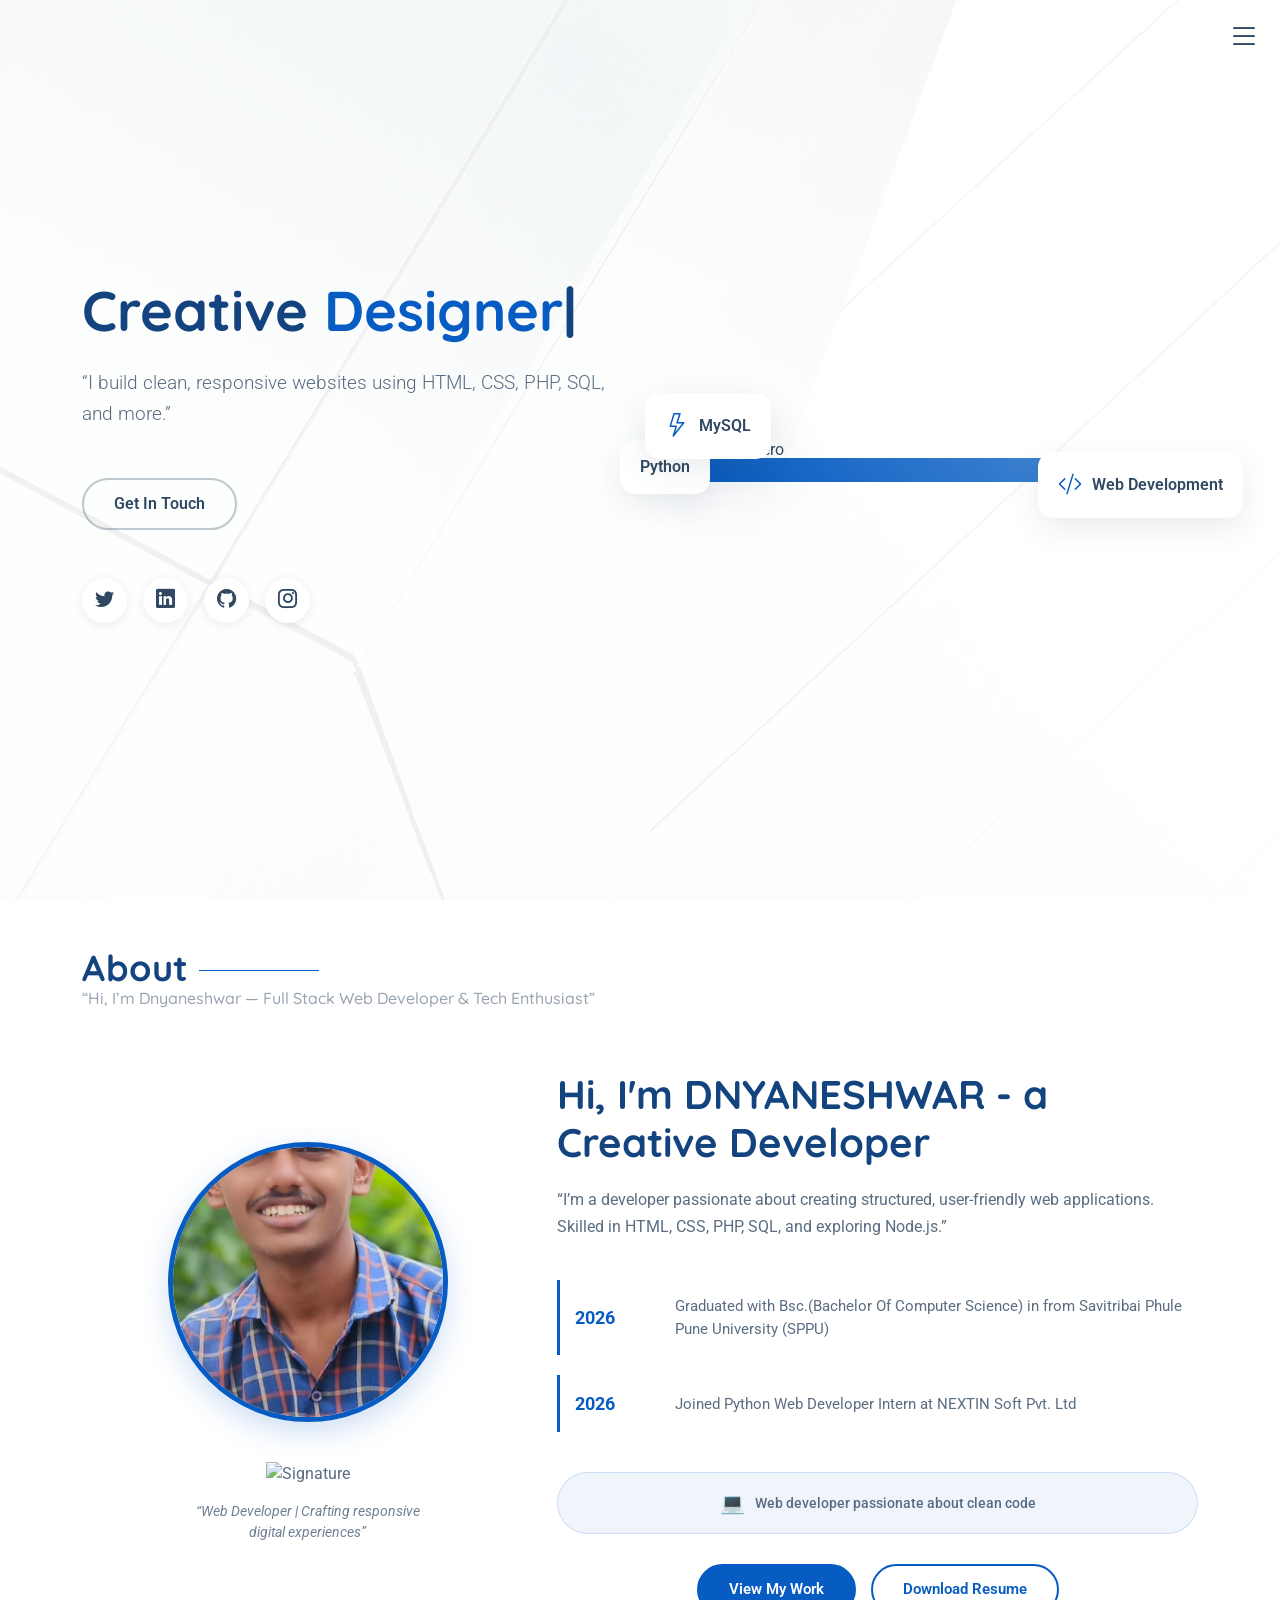
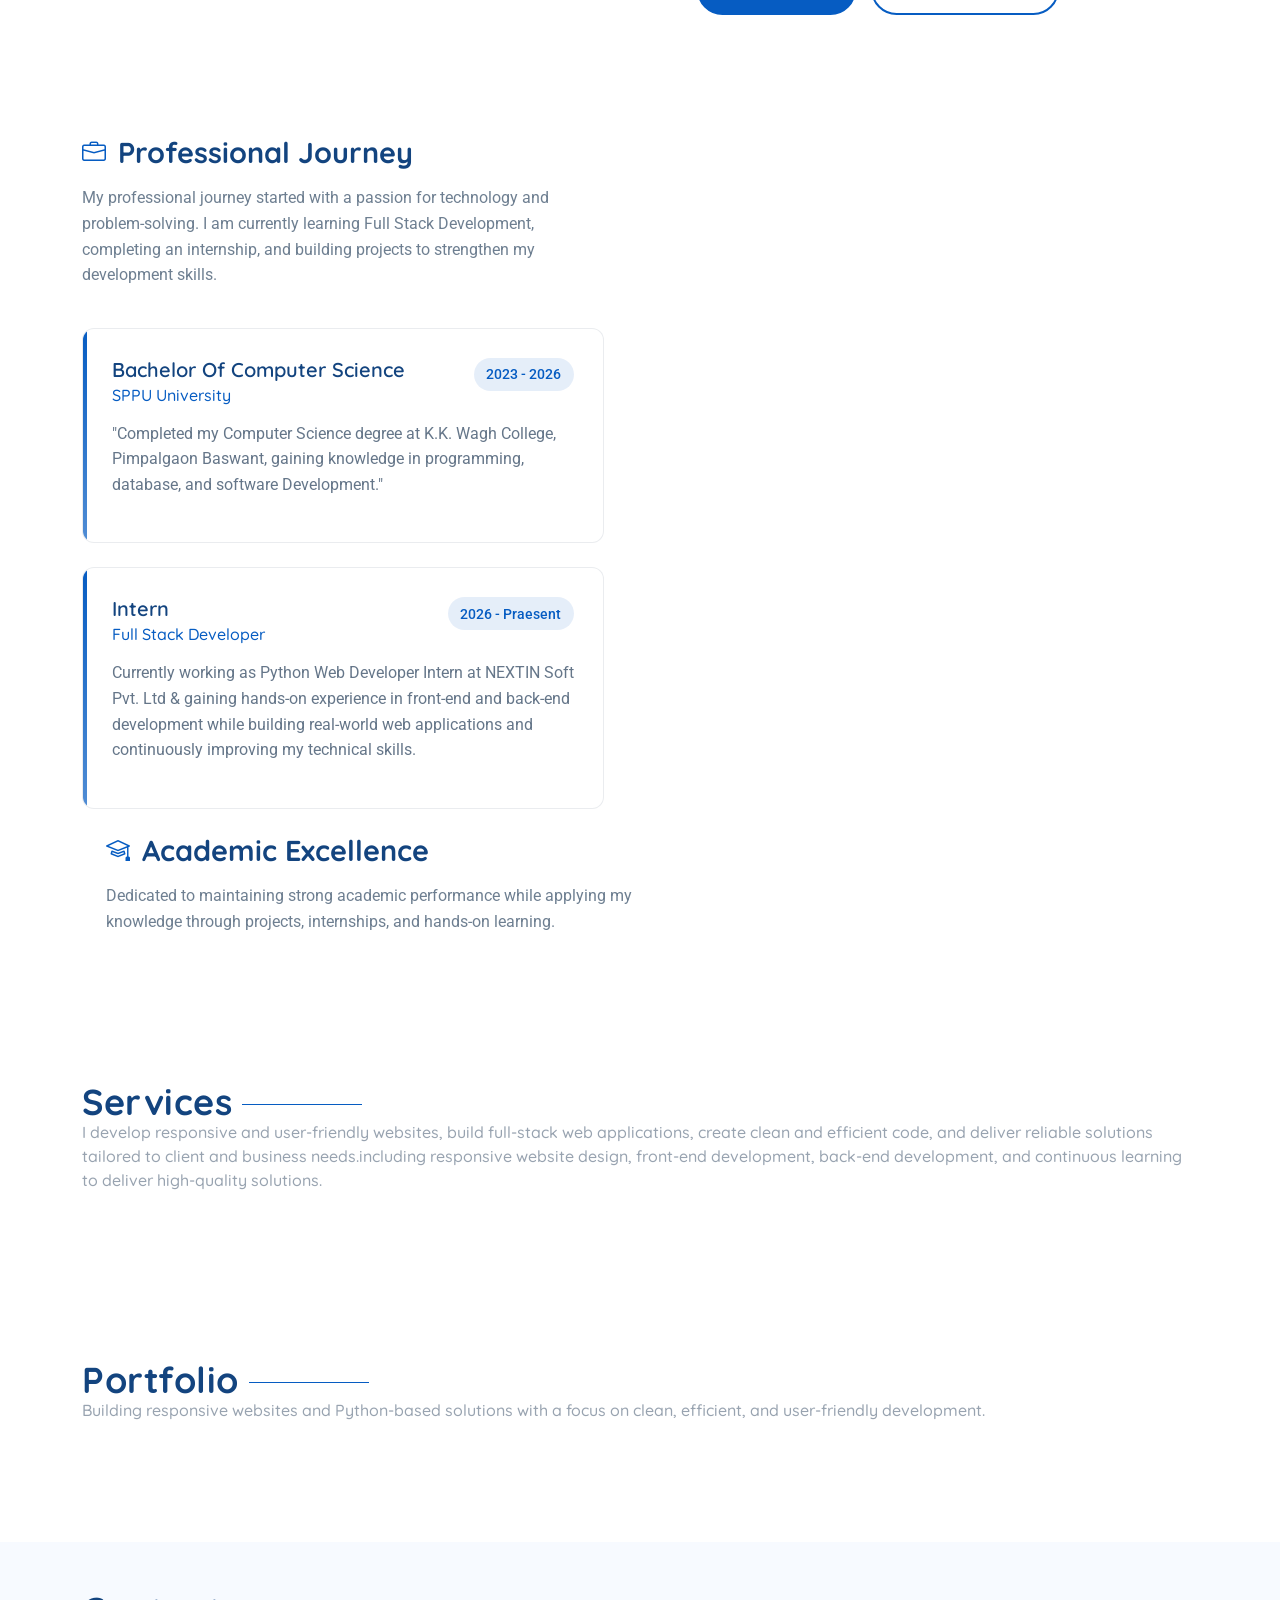
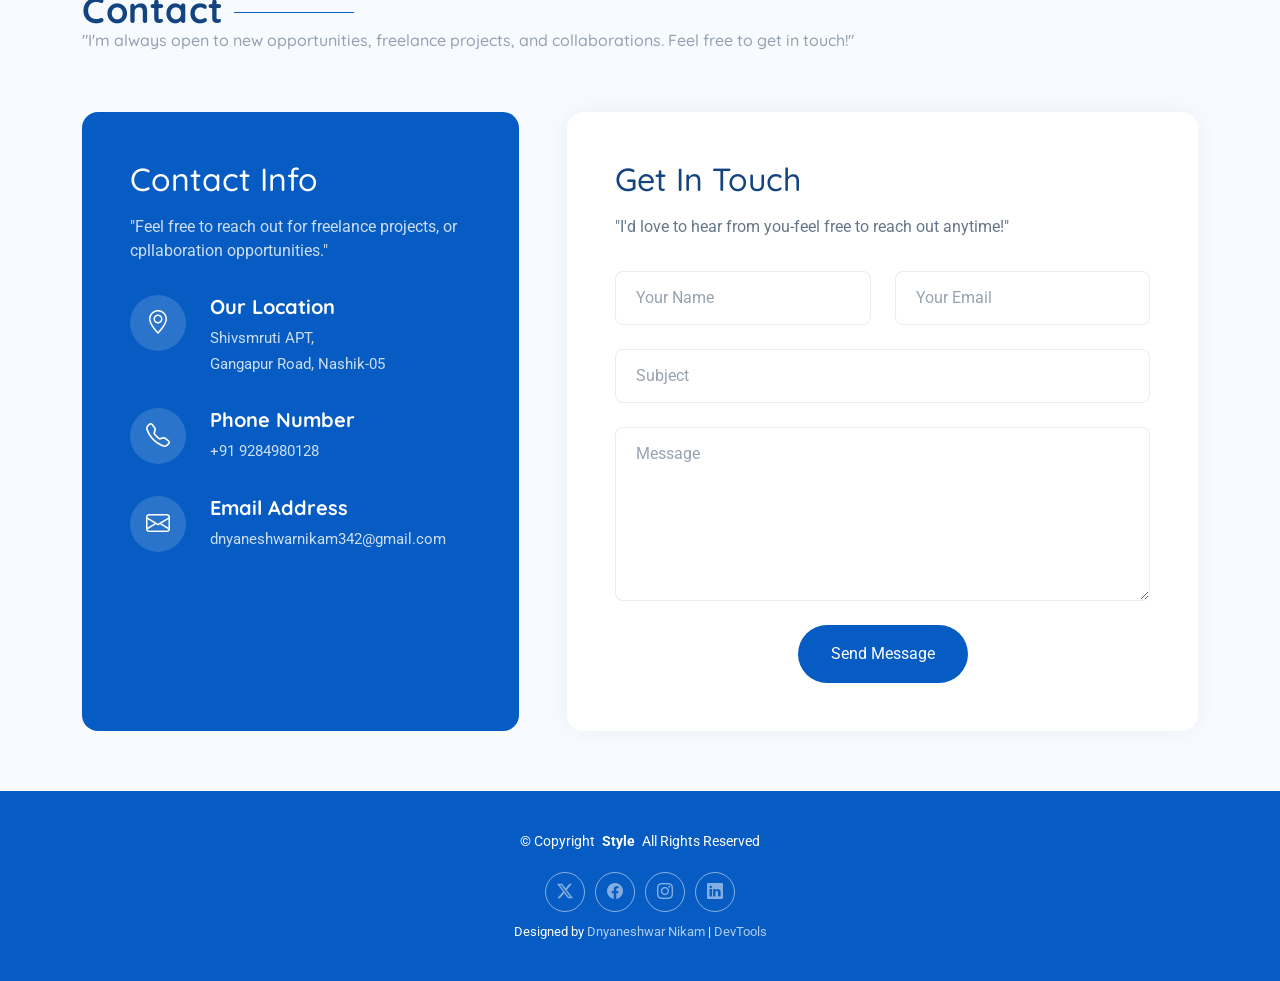
==== index.html @ d654df71 "Update index.html" ====
<!DOCTYPE html>
<html lang="en">

<head>
  <meta charset="utf-8">
  <meta content="width=device-width, initial-scale=1.0" name="viewport">
  <title>Index - Style Bootstrap Template</title>
  <meta name="description" content="">
  <meta name="keywords" content="">

  <!-- Favicons -->
  <link href="assets/img/favicon.png" rel="icon">
  <link href="assets/img/apple-touch-icon.png" rel="apple-touch-icon">

  <!-- Fonts -->
  <link href="https://fonts.googleapis.com" rel="preconnect">
  <link href="https://fonts.gstatic.com" rel="preconnect" crossorigin>
  <link href="https://fonts.googleapis.com/css2?family=Roboto:ital,wght@0,100;0,300;0,400;0,500;0,700;0,900;1,100;1,300;1,400;1,500;1,700;1,900&family=Open+Sans:ital,wght@0,300;0,400;0,500;0,600;0,700;0,800;1,300;1,400;1,500;1,600;1,700;1,800&family=Quicksand:wght@300;400;500;600;700&display=swap" rel="stylesheet">

  <!-- Vendor CSS Files -->
  <link href="assets/vendor/bootstrap/css/bootstrap.min.css" rel="stylesheet">
  <link href="assets/vendor/bootstrap-icons/bootstrap-icons.css" rel="stylesheet">
  <link href="assets/vendor/aos/aos.css" rel="stylesheet">
  <link href="assets/vendor/glightbox/css/glightbox.min.css" rel="stylesheet">
  <link href="assets/vendor/swiper/swiper-bundle.min.css" rel="stylesheet">

  <!-- Main CSS File -->
  <link href="assets/css/main.css" rel="stylesheet">

  <!-- =======================================================
  * Template Name: Style
  * Template URL: https://bootstrapmade.com/style-bootstrap-portfolio-template/
  * Updated: Jul 02 2025 with Bootstrap v5.3.7
  * Author: BootstrapMade.com
  * License: https://bootstrapmade.com/license/
  ======================================================== -->
</head>

<body class="index-page">

  <header id="header" class="header d-flex align-items-center fixed-top">
    <div class="container-fluid position-relative d-flex align-items-center justify-content-between">

      <a href="index.html" class="logo d-flex align-items-center">
        <!-- Uncomment the line below if you also wish to use an image logo -->
        <!-- <img src="assets/img/logo.webp" alt=""> -->
        <!-- Uncomment the line below if you also wish to use an text logo -->
        <!-- <h1 class="sitename">Style</h1>  -->
      </a>

      <nav id="navmenu" class="navmenu">

        <div class="profile-img">
          <img src="" alt="" class="img-fluid rounded-circle">
        </div>

        <a href="index.html" class="logo d-flex align-items-center justify-content-center active">
          <!-- Uncomment the line below if you also wish to use an image logo -->
          <!-- <img src="assets/img/logo.webp" alt=""> -->
          <h1 class="sitename">Dnyaneshwar Nikam</h1>
        </a>

        <div class="social-links text-center">
          <a href="#" class="twitter"><i class="bi bi-twitter-x"></i></a>
          <a href="#" class="facebook"><i class="bi bi-facebook"></i></a>
          <a href="https://instagram.com/dnyanu_nikam__18/" class="instagram"><i class="bi bi-instagram"></i></a>
          <a href="#" class="google-plus"><i class="bi bi-skype"></i></a>
          <a href="https://www.linkedin.com/in/dnyaneshwarnikam18" class="linkedin"><i class="bi bi-linkedin"></i></a>
        </div>

        <ul>
          <li><a href="#hero">Home</a></li>
          <li><a href="#about">About</a></li>
          <li><a href="#resume">Resume</a></li>
          <li><a href="#portfolio">Portfolio</a></li>
          <li><a href="#services">Services</a></li>
          <li class="dropdown"><a href="#"><span>Dropdown</span> <i class="bi bi-chevron-down toggle-dropdown"></i></a>
            <ul>
              <li><a href="#">Dropdown 1</a></li>
              <li class="dropdown"><a href="#"><span>Deep Dropdown</span> <i class="bi bi-chevron-down toggle-dropdown"></i></a>
                <ul>
                  <li><a href="#">Deep Dropdown 1</a></li>
                  <li><a href="#">Deep Dropdown 2</a></li>
                  <li><a href="#">Deep Dropdown 3</a></li>
                  <li><a href="#">Deep Dropdown 4</a></li>
                  <li><a href="#">Deep Dropdown 5</a></li>
                </ul>
              </li>
              <li><a href="#">Dropdown 2</a></li>
              <li><a href="#">Dropdown 3</a></li>
              <li><a href="#">Dropdown 4</a></li>
            </ul>
          </li>
          <li><a href="#contact">Contact</a></li>
        </ul>
        <i class="mobile-nav-toggle d-xl-none bi bi-list"></i>
      </nav>

    </div>
  </header>

  <main class="main">

    <!-- Hero Section -->
    <section id="hero" class="hero section">

      <div class="container">
        <div class="row g-0 align-items-center">

          <div class="col-lg-6 hero-content" data-aos="fade-right" data-aos-delay="100">
            <div class="content-wrapper">
              <h1 class="hero-title">Creative <span class="typed" data-typed-items="Designer, Developer, Freelancer,"></span></h1>
              <p class="lead"> “I build clean, responsive websites using HTML, CSS, PHP, SQL, and more.”</p>

              <!-- <div class="hero-stats" data-aos="fade-up" data-aos-delay="200">
                <div class="stat-item">
                  <span class="purecounter" data-purecounter-start="0" data-purecounter-end="150" data-purecounter-duration="2">0</span>
                  <span class="stat-label">Projects Completed</span>
                </div>
                <div class="stat-item">
                  <span class="purecounter" data-purecounter-start="0" data-purecounter-end="5" data-purecounter-duration="2">0</span>
                  <span class="stat-label">Years Experience</span>
                </div>
                <div class="stat-item">
                  <span class="purecounter" data-purecounter-start="0" data-purecounter-end="98" data-purecounter-duration="2">0</span>
                  <span class="stat-label">Happy Clients</span>
                </div>
              </div> -->

              <div class="hero-actions" data-aos="fade-up" data-aos-delay="300">
                <!-- <a href="#portfolio" class="btn btn-primary">View My Work</a> -->
                <a href="#contact" class="btn btn-outline">Get In Touch</a>
              </div>

              <div class="social-links" data-aos="fade-up" data-aos-delay="400">
                <a href="#"><i class="bi bi-twitter"></i></a>
                <a href="https://www.linkedin.com/in/dnyaneshwarnikam18"><i class="bi bi-linkedin"></i></a>
                <a href="#"><i class="bi bi-github"></i></a>
                <a href="https://instagram.com/dnyanu_nikam__18"><i class="bi bi-instagram"></i></a>
              </div>
            </div>
          </div>

          <div class="col-lg-6 hero-image" data-aos="fade-left" data-aos-delay="200">
            <div class="image-container">
              <div class="floating-elements">
                <div class="floating-card card-1" data-aos="zoom-in" data-aos-delay="300">
                  <!-- <i class="bi bi-palette"></i> -->
                  <span>Python</span>
                </div>
                <div class="floating-card card-2" data-aos="zoom-in" data-aos-delay="400">
                  <i class="bi bi-code-slash"></i>
                  <span> Web Development</span>
                </div>
                <div class="floating-card card-3" data-aos="zoom-in" data-aos-delay="500">
                  <i class="bi bi-lightning"></i>
                  <span>MySQL</span>
                </div>
              </div>
              <img src="assets/img/WhatsApp Image 2026-07-31 at 4.49.30 PM.jpeg" alt="Portfolio Hero" class="img-fluid hero-main-image">
              <div class="image-overlay"></div>
            </div>
          </div>

        </div>
      </div>

    </section><!-- /Hero Section -->

    <!-- About Section -->
    <section id="about" class="about section">

      <!-- Section Title -->
      <div class="container section-title">
        <h2>About</h2>
        <p>“Hi, I’m Dnyaneshwar — Full Stack Web Developer & Tech Enthusiast”</p>
      </div><!-- End Section Title -->

      <div class="container" data-aos="fade-up" data-aos-delay="100">

        <div class="row align-items-center">

          <div class="col-lg-5" data-aos="fade-right" data-aos-delay="200">
            <div class="profile-image-wrapper">
              <div class="profile-image">
                <img src="assets/img/WhatsApp Image 2026-07-31 at 4.59.57 PM.jpeg" alt="Profile" class="img-fluid">
              </div>
              <div class="signature-section">
                <img src="assets/img/Copilot_20260731_175813.png" alt="Signature" class="signature">
                <p class="quote">“Web Developer | Crafting responsive digital experiences”</p>
              </div>
            </div>
          </div>

          <div class="col-lg-7" data-aos="fade-left" data-aos-delay="300">
            <div class="about-content">
              <div class="intro">
                <h2>Hi, I'm DNYANESHWAR - a Creative Developer</h2>
                <p>“I’m a developer passionate about creating structured, user‑friendly web applications. Skilled in HTML, CSS, PHP, SQL, and exploring Node.js.”</p>
              </div>

              <!-- <div class="skills-grid">
                <div class="skill-item" data-aos="zoom-in" data-aos-delay="400">
                  <div class="skill-icon">
                    <i class="bi bi-palette"></i>
                  </div>
                  <h4>UI/UX Design</h4>
                  <p></p>
                </div>
                <div class="skill-item" data-aos="zoom-in" data-aos-delay="450">
                  <div class="skill-icon">
                    <i class="bi bi-code-slash"></i>
                  </div>
                  <h4>Frontend Dev</h4>
                  <p></p>
                </div>
                 <div class="skill-item" data-aos="zoom-in" data-aos-delay="500">
                  <div class="skill-icon">
                    <i class="bi bi-camera"></i>
                  </div>
                  <h4>Photography</h4>
                  <p>Vestibulum ac diam sit amet quam vehicula elementum</p>
                </div>
              </div> -->

              <div class="journey-timeline" data-aos="fade-up" data-aos-delay="300">
                <div class="timeline-item">
                  <div class="year">2026</div>
                  <div class="description">Graduated with Bsc.(Bachelor Of Computer Science) in from Savitribai Phule Pune University (SPPU)</div>
                </div>
                <div class="timeline-item">
                  <div class="year">2026</div>
                  <div class="description">Joined Python Web Developer Intern at NEXTIN Soft Pvt. Ltd</div>
                </div>
                <!-- <div class="timeline-item">
                  <div class="year">2023</div>
                  <div class="description">Launched freelance career specializing in creative web solutions</div>
                </div> -->
              </div>

              <div class="cta-section" data-aos="fade-up" data-aos-delay="400">
                <div class="fun-fact">
                  <span class="emoji">💻</span>
                  <span class="text">Web developer passionate about clean code</span>
                </div>
                <div class="action-buttons">
                  <a href="#portfolio" class="btn btn-primary">View My Work</a>
                  <a href="assets/img/resume.pdf" class="btn btn-outline">Download Resume</a>
                </div>
              </div>

            </div>
          </div>

        </div>

      </div>

    </section><!-- /About Section -->

    <!-- Skills Section -->
    <!-- <section id="skills" class="skills section">

      <div class="container" data-aos="fade-up" data-aos-delay="100">

        <div class="row">
          <div class="col-lg-8">
            <div class="skills-grid">
              <div class="row g-4">
                <div class="col-md-6" data-aos="flip-left" data-aos-delay="200">
                  <div class="skill-card">
                    <div class="skill-header">
                      <i class="bi bi-code-slash"></i>
                      <h3>Frontend Development</h3>
                    </div>
                    <div class="skills-animation">
                      <div class="skill-item">
                        <div class="skill-info">
                          <span class="skill-name">HTML/CSS</span>
                          <span class="skill-percentage">95%</span>
                        </div>
                        <div class="skill-bar progress">
                          <div class="progress-bar" role="progressbar" aria-valuenow="95" aria-valuemin="0" aria-valuemax="100"></div>
                        </div>
                      </div>

                      <div class="skill-item">
                        <div class="skill-info">
                          <span class="skill-name">JavaScript</span>
                          <span class="skill-percentage">88%</span>
                        </div>
                        <div class="skill-bar progress">
                          <div class="progress-bar" role="progressbar" aria-valuenow="88" aria-valuemin="0" aria-valuemax="100"></div>
                        </div>
                      </div>

                      <div class="skill-item">
                        <div class="skill-info">
                          <span class="skill-name">Vue.js</span>
                          <span class="skill-percentage">82%</span>
                        </div>
                        <div class="skill-bar progress">
                          <div class="progress-bar" role="progressbar" aria-valuenow="82" aria-valuemin="0" aria-valuemax="100"></div>
                        </div>
                      </div>
                    </div> -->
                  <!-- </div>End Frontend Card -->
                <!-- </div> -->

                <!-- <div class="col-md-6" data-aos="flip-left" data-aos-delay="300">
                  <div class="skill-card">
                    <div class="skill-header">
                      <i class="bi bi-server"></i>
                      <h3>Backend Development</h3>
                    </div>
                    <div class="skills-animation">
                      <div class="skill-item">
                        <div class="skill-info">
                          <span class="skill-name">PHP</span>
                          <span class="skill-percentage">78%</span>
                        </div>
                        <div class="skill-bar progress">
                          <div class="progress-bar" role="progressbar" aria-valuenow="78" aria-valuemin="0" aria-valuemax="100"></div>
                        </div>
                      </div>

                      <div class="skill-item">
                        <div class="skill-info">
                          <span class="skill-name">Laravel</span>
                          <span class="skill-percentage">75%</span>
                        </div>
                        <div class="skill-bar progress">
                          <div class="progress-bar" role="progressbar" aria-valuenow="75" aria-valuemin="0" aria-valuemax="100"></div>
                        </div>
                      </div>

                      <div class="skill-item">
                        <div class="skill-info">
                          <span class="skill-name">MySQL</span>
                          <span class="skill-percentage">72%</span>
                        </div>
                        <div class="skill-bar progress">
                          <div class="progress-bar" role="progressbar" aria-valuenow="72" aria-valuemin="0" aria-valuemax="100"></div>
                        </div>
                      </div>
                    </div> -->
                  <!-- </div>End Backend Card -->
                <!-- </div> -->

                <!-- <div class="col-md-6" data-aos="flip-left" data-aos-delay="400">
                  <div class="skill-card">
                    <div class="skill-header">
                      <i class="bi bi-palette"></i>
                      <h3>Design &amp; Tools</h3>
                    </div>
                    <div class="skills-animation">
                      <div class="skill-item">
                        <div class="skill-info">
                          <span class="skill-name">Figma</span>
                          <span class="skill-percentage">85%</span>
                        </div>
                        <div class="skill-bar progress">
                          <div class="progress-bar" role="progressbar" aria-valuenow="85" aria-valuemin="0" aria-valuemax="100"></div>
                        </div>
                      </div>

                      <div class="skill-item">
                        <div class="skill-info">
                          <span class="skill-name">Photoshop</span>
                          <span class="skill-percentage">70%</span>
                        </div>
                        <div class="skill-bar progress">
                          <div class="progress-bar" role="progressbar" aria-valuenow="70" aria-valuemin="0" aria-valuemax="100"></div>
                        </div>
                      </div>

                      <div class="skill-item">
                        <div class="skill-info">
                          <span class="skill-name">Illustrator</span>
                          <span class="skill-percentage">68%</span>
                        </div>
                        <div class="skill-bar progress">
                          <div class="progress-bar" role="progressbar" aria-valuenow="68" aria-valuemin="0" aria-valuemax="100"></div>
                        </div>
                      </div>
                    </div> -->
                  <!-- </div>End Design Card -->
                <!-- </div> -->

                <!-- <div class="col-md-6" data-aos="flip-left" data-aos-delay="500">
                  <div class="skill-card">
                    <div class="skill-header">
                      <i class="bi bi-cloud"></i>
                      <h3>Cloud &amp; DevOps</h3>
                    </div>
                    <div class="skills-animation">
                      <div class="skill-item">
                        <div class="skill-info">
                          <span class="skill-name">AWS</span>
                          <span class="skill-percentage">76%</span>
                        </div>
                        <div class="skill-bar progress">
                          <div class="progress-bar" role="progressbar" aria-valuenow="76" aria-valuemin="0" aria-valuemax="100"></div>
                        </div>
                      </div>

                      <div class="skill-item">
                        <div class="skill-info">
                          <span class="skill-name">Docker</span>
                          <span class="skill-percentage">73%</span>
                        </div>
                        <div class="skill-bar progress">
                          <div class="progress-bar" role="progressbar" aria-valuenow="73" aria-valuemin="0" aria-valuemax="100"></div>
                        </div>
                      </div>

                      <div class="skill-item">
                        <div class="skill-info">
                          <span class="skill-name">Git</span>
                          <span class="skill-percentage">90%</span>
                        </div>
                        <div class="skill-bar progress">
                          <div class="progress-bar" role="progressbar" aria-valuenow="90" aria-valuemin="0" aria-valuemax="100"></div>
                        </div>
                      </div>
                    </div> -->
                  <!-- </div>End DevOps Card -->
                <!-- </div> -->
              <!-- </div> -->
            <!-- </div>End Skills Grid -->
          <!-- </div> -->

          <!-- <div class="col-lg-4">
            <div class="skills-summary" data-aos="fade-left" data-aos-delay="200">
              <h3>Professional Expertise</h3>
              <p>Lorem ipsum dolor sit amet, consectetur adipiscing elit. Sed do eiusmod tempor incididunt ut labore et dolore magna aliqua. Ut enim ad minim veniam.</p>

              <div class="summary-stats">
                <div class="stat-item" data-aos="zoom-in" data-aos-delay="300">
                  <div class="stat-circle">
                    <i class="bi bi-trophy"></i>
                  </div>
                  <div class="stat-info">
                    <span class="stat-number">5+</span>
                    <span class="stat-label">Years Experience</span>
                  </div>
                </div>

                <div class="stat-item" data-aos="zoom-in" data-aos-delay="400">
                  <div class="stat-circle">
                    <i class="bi bi-diagram-3"></i>
                  </div>
                  <div class="stat-info">
                    <span class="stat-number">50+</span>
                    <span class="stat-label">Projects Completed</span>
                  </div>
                </div>

                <div class="stat-item" data-aos="zoom-in" data-aos-delay="500">
                  <div class="stat-circle">
                    <i class="bi bi-people"></i>
                  </div>
                  <div class="stat-info">
                    <span class="stat-number">30+</span>
                    <span class="stat-label">Happy Clients</span>
                  </div>
                </div>
              </div>

              <div class="skills-badges" data-aos="fade-up" data-aos-delay="600">
                <h4>Certifications</h4>
                <div class="badge-list">
                  <div class="skill-badge">AWS Certified</div>
                  <div class="skill-badge">Laravel Expert</div>
                  <div class="skill-badge">Vue.js Developer</div>
                  <div class="skill-badge">UI/UX Design</div>
                </div>
              </div> -->
            <!-- </div>End Skills Summary -->
          <!-- </div> -->
        <!-- </div> -->

      <!-- </div> -->

    <!-- </section>End Skills Section -->

    <!-- Resume Section -->
    <section id="resume" class="resume section">

      <!-- Section Title -->
      <!-- <div class="container section-title">
        <h2>Resume</h2> -->
        <!-- <p>"view my resume to Learn more about my education, skills, Projects, and experience."</p> -->
      <!-- </div>End Section Title -->

      <div class="container" data-aos="fade-up" data-aos-delay="100">

        <div class="row">
          <div class="col-lg-6" data-aos="fade-right" data-aos-delay="200">
            <div class="experience-section">
              <div class="section-header">
                <h2><i class="bi bi-briefcase"></i> Professional Journey</h2>
                <p class="section-subtitle">My professional journey started with a passion for technology and problem-solving. I am currently learning Full Stack Development, completing an internship, and building projects to strengthen my development skills.</p>
              </div>

              <div class="experience-cards">
                <div class="experience-card" data-aos="zoom-in" data-aos-delay="300">
                  <div class="card-header">
                    <div class="role-info">
                      <h3>Bachelor Of Computer Science</h3>
                      <h4>SPPU University</h4>
                    </div>
                    <span class="duration">2023 - 2026</span>
                  </div>
                  <div class="card-body">
                    <p>"Completed my Computer Science degree at K.K. Wagh College, Pimpalgaon Baswant, gaining knowledge in programming, database, and software Development."</p>
                    <!-- <ul class="achievements">
                      <li>Managed cross-functional teams of 15+ professionals</li>
                      <li>Implemented agile methodologies resulting in 40% efficiency gain</li>
                      <li>Led digital transformation initiatives worth $2M+</li>
                    </ul> -->
                  </div>
                </div>

                <div class="experience-card" data-aos="zoom-in" data-aos-delay="400">
                  <div class="card-header">
                    <div class="role-info">
                      <h3>Intern</h3>
                      <h4>Full Stack Developer</h4>
                    </div>
                    <span class="duration">2026 - Praesent</span>
                  </div>
                  <div class="card-body">
                    <p>Currently working as Python Web Developer Intern at NEXTIN Soft Pvt. Ltd & gaining hands-on experience in front-end and back-end development while building real-world web applications and continuously improving my technical skills.</p>
                  </div>
                </div>

                <!-- <div class="experience-card" data-aos="zoom-in" data-aos-delay="500">
                  <div class="card-header">
                    <div class="role-info">
                      <h3>Product Development Specialist</h3>
                      <h4>Adipiscing Technologies</h4>
                    </div>
                    <span class="duration">2015 - 2018</span>
                  </div>
                  <div class="card-body">
                    <p>Nam quam nunc blandit vel luctus pulvinar hendrerit id lorem maecenas nec odio et ante tincidunt tempus donec vitae sapien ut.</p>
                  </div> -->
                </div>
              </div>
            </div>
          </div>

          <div class="col-lg-6" data-aos="fade-left" data-aos-delay="200">
            <div class="education-section">
              <div class="section-header">
                <h2><i class="bi bi-mortarboard"></i> Academic Excellence</h2>
                <p class="section-subtitle">Dedicated to maintaining strong academic performance while applying my knowledge through projects, internships, and hands-on learning.</p>
              </div>

              <!-- <div class="education-timeline">
                <div class="timeline-track"></div>

                <div class="education-item" data-aos="slide-up" data-aos-delay="300">
                  <div class="timeline-marker"></div>
                  <div class="education-content">
                    <div class="degree-header">
                      <h3>Master of Computer Science</h3>
                      <span class="year">2015 - 2017</span>
                    </div>
                    <h4 class="institution">Tempus University</h4>
                    <p>Cum sociis natoque penatibus et magnis dis parturient montes nascetur ridiculus mus donec quam felis ultricies nec.</p>
                  </div>
                </div>

                <div class="education-item" data-aos="slide-up" data-aos-delay="400">
                  <div class="timeline-marker"></div>
                  <div class="education-content">
                    <div class="degree-header">
                      <h3>Bachelor of Information Technology</h3>
                      <span class="year">2011 - 2015</span>
                    </div>
                    <h4 class="institution">Rhoncus Institute of Technology</h4>
                    <p>Nullam dictum felis eu pede mollis pretium integer tincidunt cras dapibus vivamus elementum semper nisi aenean vulputate.</p>
                  </div>
                </div>

                <div class="education-item" data-aos="slide-up" data-aos-delay="500">
                  <div class="timeline-marker"></div>
                  <div class="education-content">
                    <div class="degree-header">
                      <h3>Certificate in Digital Innovation</h3>
                      <span class="year">2020</span>
                    </div>
                    <h4 class="institution">Ligula Academy</h4>
                    <p>Etiam sit amet orci eget eros faucibus tincidunt duis leo sed fringilla mauris sit amet nibh donec sodales sagittis magna.</p>
                  </div> -->
                </div>
              </div>
            </div>
          </div>
        </div>

      </div>

    </section><!-- /Resume Section -->

    <!-- Services Section -->
    <section id="services" class="services section">

      <!-- Section Title -->
      <div class="container section-title">
        <h2>Services</h2>
        <p>I develop responsive and user-friendly websites, build full-stack web applications, create clean and efficient code, and deliver reliable solutions tailored to client and business needs.including responsive website design, front-end development, back-end development, and continuous learning to deliver high-quality solutions.</p>
      </div><!-- End Section Title -->

      <!-- <div class="container" data-aos="fade-up" data-aos-delay="100">

        <div class="row g-4"> -->

          <!-- Card 1 -->
          <!-- <div class="col-lg-4 col-md-6" data-aos="fade-up" data-aos-delay="100">
            <div class="service-item">
              <div class="icon">
                <i class="bi bi-stack"></i>
              </div>
              <h3>Digital Solutions</h3>
              <p>Sed ut perspiciatis unde omnis iste natus error sit voluptatem accusantium doloremque laudantium totam rem aperiam eaque ipsa.</p>
              <div class="card-links">
                <a href="#" class="link-item">
                  Learn More
                  <i class="bi bi-arrow-right"></i>
                </a>
              </div>
            </div> -->
          <!-- </div>     <!-- End Service Item -->

          <!-- Card 2 -->
          <!-- <div class="col-lg-4 col-md-6" data-aos="fade-up" data-aos-delay="200">
            <div class="service-item">
              <div class="icon">
                <i class="bi bi-shield-check"></i>
              </div>
              <h3>Secure Systems</h3>
              <p>Duis aute irure dolor in reprehenderit in voluptate velit esse cillum dolore eu fugiat nulla pariatur excepteur sint occaecat cupidatat.</p>
              <div class="card-links">
                <a href="#" class="link-item">
                  Learn More
                  <i class="bi bi-arrow-right"></i>
                </a>
              </div>
            </div> -->
          <!-- </div>      <!--End Service Item -->

          <!-- Card 3 -->
          <!-- <div class="col-lg-4 col-md-6" data-aos="fade-up" data-aos-delay="300">
            <div class="service-item">
              <div class="icon">
                <i class="bi bi-graph-up"></i>
              </div>
              <h3>Growth Strategy</h3>
              <p>Quis autem vel eum iure reprehenderit qui in ea voluptate velit esse quam nihil molestiae consequatur vel illum qui dolorem.</p>
              <div class="card-links">
                <a href="#" class="link-item">
                  Learn More
                  <i class="bi bi-arrow-right"></i>
                </a>
              </div>
            </div> -->
          <!-- </div>End Service Item -->

          <!-- Card 4 -->
          <!-- <div class="col-lg-4 col-md-6" data-aos="fade-up" data-aos-delay="100">
            <div class="service-item">
              <div class="icon">
                <i class="bi bi-cpu"></i>
              </div>
              <h3>AI Integration</h3>
              <p>Nemo enim ipsam voluptatem quia voluptas sit aspernatur aut odit aut fugit, sed quia consequuntur magni dolores eos qui ratione.</p>
              <div class="card-links">
                <a href="#" class="link-item">
                  Learn More
                  <i class="bi bi-arrow-right"></i>
                </a>
              </div>
            </div> -->
          <!-- </div>     End Service Item -->

          <!-- Card 5 -->
          <!-- <div class="col-lg-4 col-md-6" data-aos="fade-up" data-aos-delay="200">
            <div class="service-item">
              <div class="icon">
                <i class="bi bi-cloud-arrow-up"></i>
              </div>
              <h3>Cloud Services</h3>
              <p>At vero eos et accusamus et iusto odio dignissimos ducimus qui blanditiis praesentium voluptatum deleniti atque corrupti quos.</p>
              <div class="card-links">
                <a href="#" class="link-item">
                  Learn More
                  <i class="bi bi-arrow-right"></i>
                </a>
              </div>
            </div> -->
          <!-- </div>   End Service Item -->

          <!-- Card 6 -->
          <!-- <div class="col-lg-4 col-md-6" data-aos="fade-up" data-aos-delay="300">
            <div class="service-item">
              <div class="icon">
                <i class="bi bi-gear"></i>
              </div>
              <h3>Process Automation</h3>
              <p>Nam libero tempore, cum soluta nobis est eligendi optio cumque nihil impedit quo minus id quod maxime placeat facere possimus.</p>
              <div class="card-links">
                <a href="#" class="link-item">
                  Learn More
                  <i class="bi bi-arrow-right"></i>
                </a>
              </div>
            </div> -->
          <!-- </div>    End Service Item -->

        <!-- </div>

      </div> -->

    </section><!-- /Services Section -->

    <!-- Portfolio Section -->
    <section id="portfolio" class="portfolio section">

      <!-- Section Title -->
      <div class="container section-title">
        <h2>Portfolio</h2>
        <p>Building responsive websites and Python-based solutions with a focus on clean, efficient, and user-friendly development.</p>
      </div><!-- End Section Title -->

      <!-- <div class="container-fluid" data-aos="fade-up" data-aos-delay="100">

        <div class="isotope-layout" data-default-filter="*" data-layout="masonry" data-sort="original-order">

          <ul class="portfolio-filters isotope-filters" data-aos="fade-up" data-aos-delay="200">
            <li data-filter="*" class="filter-active">
              <i class="bi bi-grid-3x3"></i> All Projects
            </li>
            <li data-filter=".filter-ui">
              UI/UX
            </li>
            <li data-filter=".filter-development">
              Development
            </li>
            <li data-filter=".filter-photography">
              Photography
            </li>
            <li data-filter=".filter-marketing">
              Marketing
            </li>
          </ul>

          <div class="row g-4 isotope-container" data-aos="fade-up" data-aos-delay="300">

            <div class="col-xl-3 col-lg-4 col-md-6 portfolio-item isotope-item filter-ui">
              <article class="portfolio-entry">
                <figure class="entry-image">
                  <img src="assets/img/portfolio/portfolio-1.webp" class="img-fluid" alt="" loading="lazy">
                  <div class="entry-overlay">
                    <div class="overlay-content">
                      <div class="entry-meta">UI/UX Design</div>
                      <h3 class="entry-title">Mobile Banking App</h3>
                      <div class="entry-links">
                        <a href="assets/img/portfolio/portfolio-1.webp" class="glightbox" data-gallery="portfolio-gallery-ui" data-glightbox="title: Mobile Banking App; description: Praesent commodo cursus magna, vel scelerisque nisl consectetur.">
                          <i class="bi bi-arrows-angle-expand"></i>
                        </a>
                        <a href="portfolio-details.html">
                          <i class="bi bi-arrow-right"></i>
                        </a>
                      </div>
                    </div>
                  </div>
                </figure>
              </article> -->
            <!-- </div>   End Portfolio Item -->

            <!-- <div class="col-xl-3 col-lg-4 col-md-6 portfolio-item isotope-item filter-development">
              <article class="portfolio-entry">
                <figure class="entry-image">
                  <img src="assets/img/portfolio/portfolio-10.webp" class="img-fluid" alt="" loading="lazy">
                  <div class="entry-overlay">
                    <div class="overlay-content">
                      <div class="entry-meta">Development</div>
                      <h3 class="entry-title">E-Learning Platform</h3>
                      <div class="entry-links">
                        <a href="assets/img/portfolio/portfolio-10.webp" class="glightbox" data-gallery="portfolio-gallery-development" data-glightbox="title: E-Learning Platform; description: Nulla vitae elit libero, a pharetra augue mollis interdum.">
                          <i class="bi bi-arrows-angle-expand"></i>
                        </a>
                        <a href="portfolio-details.html">
                          <i class="bi bi-arrow-right"></i>
                        </a>
                      </div>
                    </div>
                  </div>
                </figure>
              </article> -->
            <!-- </div>  End Portfolio Item -->

            <!-- <div class="col-xl-3 col-lg-4 col-md-6 portfolio-item isotope-item filter-photography">
              <article class="portfolio-entry">
                <figure class="entry-image">
                  <img src="assets/img/portfolio/portfolio-7.webp" class="img-fluid" alt="" loading="lazy">
                  <div class="entry-overlay">
                    <div class="overlay-content">
                      <div class="entry-meta">Photography</div>
                      <h3 class="entry-title">Urban Architecture</h3>
                      <div class="entry-links">
                        <a href="assets/img/portfolio/portfolio-7.webp" class="glightbox" data-gallery="portfolio-gallery-photography" data-glightbox="title: Urban Architecture; description: Sed ut perspiciatis unde omnis iste natus error sit voluptatem.">
                          <i class="bi bi-arrows-angle-expand"></i>
                        </a>
                        <a href="portfolio-details.html">
                          <i class="bi bi-arrow-right"></i>
                        </a>
                      </div>
                    </div>
                  </div>
                </figure>
              </article> -->
            <!-- </div>  End Portfolio Item -->

            <!-- <div class="col-xl-3 col-lg-4 col-md-6 portfolio-item isotope-item filter-marketing">
              <article class="portfolio-entry">
                <figure class="entry-image">
                  <img src="assets/img/portfolio/portfolio-4.webp" class="img-fluid" alt="" loading="lazy">
                  <div class="entry-overlay">
                    <div class="overlay-content">
                      <div class="entry-meta">Marketing</div>
                      <h3 class="entry-title">Social Media Campaign</h3>
                      <div class="entry-links">
                        <a href="assets/img/portfolio/portfolio-4.webp" class="glightbox" data-gallery="portfolio-gallery-marketing" data-glightbox="title: Social Media Campaign; description: Quis autem vel eum iure reprehenderit qui in ea voluptate.">
                          <i class="bi bi-arrows-angle-expand"></i>
                        </a>
                        <a href="portfolio-details.html">
                          <i class="bi bi-arrow-right"></i>
                        </a>
                      </div>
                    </div>
                  </div>
                </figure>
              </article> -->
            <!-- </div>  End Portfolio Item -->

            <!-- <div class="col-xl-3 col-lg-4 col-md-6 portfolio-item isotope-item filter-ui">
              <article class="portfolio-entry">
                <figure class="entry-image">
                  <img src="assets/img/portfolio/portfolio-2.webp" class="img-fluid" alt="" loading="lazy">
                  <div class="entry-overlay">
                    <div class="overlay-content">
                      <div class="entry-meta">UI/UX Design</div>
                      <h3 class="entry-title">Smart Home Interface</h3>
                      <div class="entry-links">
                        <a href="assets/img/portfolio/portfolio-2.webp" class="glightbox" data-gallery="portfolio-gallery-ui" data-glightbox="title: Smart Home Interface; description: At vero eos et accusamus et iusto odio dignissimos ducimus.">
                          <i class="bi bi-arrows-angle-expand"></i>
                        </a>
                        <a href="portfolio-details.html">
                          <i class="bi bi-arrow-right"></i>
                        </a>
                      </div>
                    </div>
                  </div>
                </figure>
              </article> -->
            <!-- </div> End Portfolio Item -->

            <!-- <div class="col-xl-3 col-lg-4 col-md-6 portfolio-item isotope-item filter-development">
              <article class="portfolio-entry">
                <figure class="entry-image">
                  <img src="assets/img/portfolio/portfolio-11.webp" class="img-fluid" alt="" loading="lazy">
                  <div class="entry-overlay">
                    <div class="overlay-content">
                      <div class="entry-meta">Development</div>
                      <h3 class="entry-title">Cloud Management System</h3>
                      <div class="entry-links">
                        <a href="assets/img/portfolio/portfolio-11.webp" class="glightbox" data-gallery="portfolio-gallery-development" data-glightbox="title: Cloud Management System; description: Temporibus autem quibusdam et aut officiis debitis.">
                          <i class="bi bi-arrows-angle-expand"></i>
                        </a>
                        <a href="portfolio-details.html">
                          <i class="bi bi-arrow-right"></i>
                        </a>
                      </div>
                    </div>
                  </div>
                </figure>
              </article> -->
            <!-- </div>  End Portfolio Item -->

            <!-- <div class="col-xl-3 col-lg-4 col-md-6 portfolio-item isotope-item filter-photography">
              <article class="portfolio-entry">
                <figure class="entry-image">
                  <img src="assets/img/portfolio/portfolio-8.webp" class="img-fluid" alt="" loading="lazy">
                  <div class="entry-overlay">
                    <div class="overlay-content">
                      <div class="entry-meta">Photography</div>
                      <h3 class="entry-title">Nature Collection</h3>
                      <div class="entry-links">
                        <a href="assets/img/portfolio/portfolio-8.webp" class="glightbox" data-gallery="portfolio-gallery-photography" data-glightbox="title: Nature Collection; description: Integer posuere erat a ante venenatis dapibus posuere velit aliquet.">
                          <i class="bi bi-arrows-angle-expand"></i>
                        </a>
                        <a href="portfolio-details.html">
                          <i class="bi bi-arrow-right"></i>
                        </a>
                      </div>
                    </div>
                  </div>
                </figure>
              </article> -->
            <!-- </div>  End Portfolio Item -->

            <!-- <div class="col-xl-3 col-lg-4 col-md-6 portfolio-item isotope-item filter-marketing">
              <article class="portfolio-entry">
                <figure class="entry-image">
                  <img src="assets/img/portfolio/portfolio-5.webp" class="img-fluid" alt="" loading="lazy">
                  <div class="entry-overlay">
                    <div class="overlay-content">
                      <div class="entry-meta">Marketing</div>
                      <h3 class="entry-title">Brand Strategy</h3>
                      <div class="entry-links">
                        <a href="assets/img/portfolio/portfolio-5.webp" class="glightbox" data-gallery="portfolio-gallery-marketing" data-glightbox="title: Brand Strategy; description: Fusce dapibus, tellus ac cursus commodo, tortor mauris condimentum.">
                          <i class="bi bi-arrows-angle-expand"></i>
                        </a>
                        <a href="portfolio-details.html">
                          <i class="bi bi-arrow-right"></i>
                        </a>
                      </div>
                    </div>
                  </div>
                </figure>
              </article> -->
            <!-- </div>  End Portfolio Item -->

          <!-- </div>  End Portfolio Container -->

        <!-- </div> -->

      <!-- </div> -->

    </section><!-- /Portfolio Section -->

    <!-- Testimonials Section -->
    <!-- <section id="testimonials" class="testimonials section"> -->
      <!-- Section Title -->
      <!-- <div class="container section-title"> -->
        <!-- <h2>Testimonials</h2> -->
        <!-- <p>Necessitatibus eius consequatur ex aliquid fuga eum quidem sint consectetur velit</p> -->
      <!-- </div>End  Section Title -->

      <!-- <div class="container" data-aos="fade-up" data-aos-delay="100">

        <div class="row">
          <div class="col-12">
            <div class="critic-reviews" data-aos="fade-up" data-aos-delay="300">
              <div class="row">
                <div class="col-md-4">
                  <div class="critic-review">
                    <div class="review-quote">"</div>
                    <div class="stars">
                      <i class="bi bi-star-fill"></i>
                      <i class="bi bi-star-fill"></i>
                      <i class="bi bi-star-fill"></i>
                      <i class="bi bi-star-fill"></i>
                      <i class="bi bi-star-fill"></i>
                    </div>
                    <p>Pellentesque in ipsum id orci porta dapibus. Vivamus magna justo, lacinia eget consectetur sed, convallis at tellus.</p>
                    <div class="critic-info">
                      <div class="critic-name">The New York Times</div>
                    </div>
                  </div>
                </div>
                <div class="col-md-4">
                  <div class="critic-review">
                    <div class="review-quote">"</div>
                    <div class="stars">
                      <i class="bi bi-star-fill"></i>
                      <i class="bi bi-star-fill"></i>
                      <i class="bi bi-star-fill"></i>
                      <i class="bi bi-star-fill"></i>
                      <i class="bi bi-star-half"></i>
                    </div>
                    <p>Curabitur non nulla sit amet nisl tempus convallis quis ac lectus. Nulla quis lorem ut libero malesuada feugiat.</p>
                    <div class="critic-info">
                      <div class="critic-name">Washington Post</div>
                    </div>
                  </div>
                </div>
                <div class="col-md-4">
                  <div class="critic-review">
                    <div class="review-quote">"</div>
                    <div class="stars">
                      <i class="bi bi-star-fill"></i>
                      <i class="bi bi-star-fill"></i>
                      <i class="bi bi-star-fill"></i>
                      <i class="bi bi-star-fill"></i>
                      <i class="bi bi-star-fill"></i>
                    </div>
                    <p>Mauris blandit aliquet elit, eget tincidunt nibh pulvinar a. Vivamus suscipit tortor eget felis porttitor volutpat.</p>
                    <div class="critic-info">
                      <div class="critic-name">The Guardian</div>
                    </div>
                  </div>
                </div>
              </div>
            </div>

            <div class="testimonials-container">
              <div class="swiper testimonials-slider init-swiper" data-aos="fade-up" data-aos-delay="400">
                <script type="application/json" class="swiper-config"> -->
                  <!-- {
                    "loop": true,
                    "speed": 600,
                    "autoplay": {
                      "delay": 5000
                    },
                    "slidesPerView": 1,
                    "spaceBetween": 30,
                    "pagination": {
                      "el": ".swiper-pagination",
                      "type": "bullets",
                      "clickable": true
                    },
                    "breakpoints": {
                      "768": {
                        "slidesPerView": 2
                      },
                      "992": {
                        "slidesPerView": 3
                      }
                    }
                  } -->
                <!-- </script>

                <div class="swiper-wrapper">
                  <div class="swiper-slide">
                    <div class="testimonial-item">
                      <div class="stars">
                        <i class="bi bi-star-fill"></i>
                        <i class="bi bi-star-fill"></i>
                        <i class="bi bi-star-fill"></i>
                        <i class="bi bi-star-fill"></i>
                        <i class="bi bi-star-fill"></i>
                      </div>
                      <p>
                        Proin eget tortor risus. Vestibulum ac diam sit amet quam vehicula elementum sed sit amet dui. Nulla quis lorem ut libero malesuada feugiat.
                      </p>
                      <div class="testimonial-profile">
                        <img src="assets/img/person/person-f-1.webp" alt="Reviewer" class="img-fluid rounded-circle">
                        <div>
                          <h3>Jane Smith</h3>
                          <h4>Book Enthusiast</h4>
                        </div>
                      </div>
                    </div> -->
                  <!-- </div>  End testimonial item -->

                  <!-- <div class="swiper-slide">
                    <div class="testimonial-item">
                      <div class="stars">
                        <i class="bi bi-star-fill"></i>
                        <i class="bi bi-star-fill"></i>
                        <i class="bi bi-star-fill"></i>
                        <i class="bi bi-star-fill"></i>
                        <i class="bi bi-star-fill"></i>
                      </div>
                      <p>
                        Curabitur arcu erat, accumsan id imperdiet et, porttitor at sem. Cras ultricies ligula sed magna dictum porta. Vestibulum ante ipsum primis in faucibus orci luctus.
                      </p>
                      <div class="testimonial-profile">
                        <img src="assets/img/person/person-m-2.webp" alt="Reviewer" class="img-fluid rounded-circle">
                        <div>
                          <h3>Michael Johnson</h3>
                          <h4>Sci-Fi Blogger</h4>
                        </div>
                      </div>
                    </div> -->
                  <!-- </div>  End testimonial item -->

                  <!-- <div class="swiper-slide">
                    <div class="testimonial-item">
                      <div class="stars">
                        <i class="bi bi-star-fill"></i>
                        <i class="bi bi-star-fill"></i>
                        <i class="bi bi-star-fill"></i>
                        <i class="bi bi-star-fill"></i>
                        <i class="bi bi-star-half"></i>
                      </div>
                      <p>
                        Quisque velit nisi, pretium ut lacinia in, elementum id enim. Cras ultricies ligula sed magna dictum porta. Donec sollicitudin molestie malesuada.
                      </p>
                      <div class="testimonial-profile">
                        <img src="assets/img/person/person-f-3.webp" alt="Reviewer" class="img-fluid rounded-circle">
                        <div>
                          <h3>Emily Davis</h3>
                          <h4>Book Club President</h4>
                        </div>
                      </div>
                    </div> -->
                  <!-- </div>  End testimonial item -->

                  <!-- <div class="swiper-slide">
                    <div class="testimonial-item">
                      <div class="stars">
                        <i class="bi bi-star-fill"></i>
                        <i class="bi bi-star-fill"></i>
                        <i class="bi bi-star-fill"></i>
                        <i class="bi bi-star-fill"></i>
                        <i class="bi bi-star-fill"></i>
                      </div>
                      <p>
                        Mauris blandit aliquet elit, eget tincidunt nibh pulvinar a. Curabitur aliquet quam id dui posuere blandit. Lorem ipsum dolor sit amet, consectetur.
                      </p>
                      <div class="testimonial-profile">
                        <img src="assets/img/person/person-m-4.webp" alt="Reviewer" class="img-fluid rounded-circle">
                        <div>
                          <h3>Robert Wilson</h3>
                          <h4>Literary Reviewer</h4>
                        </div>
                      </div>
                    </div> -->
                  <!-- </div>End testimonial item -->

                <!-- </div>
                <div class="swiper-pagination"></div>
              </div>
            </div>
          </div>
        </div>

        <div class="row">
          <div class="col-12 text-center" data-aos="fade-up">
            <div class="overall-rating">
              <div class="rating-number">4.8</div>
              <div class="rating-stars">
                <i class="bi bi-star-fill"></i>
                <i class="bi bi-star-fill"></i>
                <i class="bi bi-star-fill"></i>
                <i class="bi bi-star-fill"></i>
                <i class="bi bi-star-half"></i>
              </div>
              <p>Based on 230+ reviews</p>
              <div class="rating-platforms">
                <span>Goodreads</span>
                <span>Amazon</span>
                <span>Barnes &amp; Noble</span>
              </div>
            </div>
          </div>
        </div>
      </div> -->
    <!-- </section>/Testimonials Section -->

    <!-- Faq Section -->
    <!-- <section id="faq" class="faq section"> -->

      <!-- Section Title -->
      <!-- <div class="container section-title"> -->
        <!-- <h2>Frequently Asked Questions</h2> -->
        <!-- <p>Necessitatibus eius consequatur ex aliquid fuga eum quidem sint consectetur velit</p> -->
      <!-- </div>End Section Title -->

      <!-- <div class="container">

        <div class="row justify-content-center">

          <div class="col-lg-12" data-aos="fade-up" data-aos-delay="100">

            <div class="faq-container">

              <div class="faq-item faq-active">
                <h3>Non consectetur a erat nam at lectus urna duis?</h3>
                <div class="faq-content">
                  <p>Feugiat pretium nibh ipsum consequat. Tempus iaculis urna id volutpat lacus laoreet non curabitur gravida. Venenatis lectus magna fringilla urna porttitor rhoncus dolor purus non.</p>
                </div>
                <i class="faq-toggle bi bi-chevron-right"></i> -->
              <!-- </div>End Faq item -->

              <!-- <div class="faq-item">
                <h3>Feugiat scelerisque varius morbi enim nunc faucibus?</h3>
                <div class="faq-content">
                  <p>Dolor sit amet consectetur adipiscing elit pellentesque habitant morbi. Id interdum velit laoreet id donec ultrices. Fringilla phasellus faucibus scelerisque eleifend donec pretium. Est pellentesque elit ullamcorper dignissim. Mauris ultrices eros in cursus turpis massa tincidunt dui.</p>
                </div>
                <i class="faq-toggle bi bi-chevron-right"></i> -->
              <!-- </div>End Faq item -->

              <!-- <div class="faq-item">
                <h3>Dolor sit amet consectetur adipiscing elit pellentesque?</h3>
                <div class="faq-content">
                  <p>Eleifend mi in nulla posuere sollicitudin aliquam ultrices sagittis orci. Faucibus pulvinar elementum integer enim. Sem nulla pharetra diam sit amet nisl suscipit. Rutrum tellus pellentesque eu tincidunt. Lectus urna duis convallis convallis tellus. Urna molestie at elementum eu facilisis sed odio morbi quis</p>
                </div>
                <i class="faq-toggle bi bi-chevron-right"></i> -->
              <!-- </div>End Faq item -->

              <!-- <div class="faq-item">
                <h3>Ac odio tempor orci dapibus. Aliquam eleifend mi in nulla?</h3>
                <div class="faq-content">
                  <p>Dolor sit amet consectetur adipiscing elit pellentesque habitant morbi. Id interdum velit laoreet id donec ultrices. Fringilla phasellus faucibus scelerisque eleifend donec pretium. Est pellentesque elit ullamcorper dignissim. Mauris ultrices eros in cursus turpis massa tincidunt dui.</p>
                </div>
                <i class="faq-toggle bi bi-chevron-right"></i> -->
              <!-- </div>End Faq item -->

              <!-- <div class="faq-item">
                <h3>Tempus quam pellentesque nec nam aliquam sem et tortor?</h3>
                <div class="faq-content">
                  <p>Molestie a iaculis at erat pellentesque adipiscing commodo. Dignissim suspendisse in est ante in. Nunc vel risus commodo viverra maecenas accumsan. Sit amet nisl suscipit adipiscing bibendum est. Purus gravida quis blandit turpis cursus in</p>
                </div>
                <i class="faq-toggle bi bi-chevron-right"></i> -->
              <!-- </div>End Faq item -->

              <!-- <div class="faq-item">
                <h3>Perspiciatis quod quo quos nulla quo illum ullam?</h3>
                <div class="faq-content">
                  <p>Enim ea facilis quaerat voluptas quidem et dolorem. Quis et consequatur non sed in suscipit sequi. Distinctio ipsam dolore et.</p>
                </div>
                <i class="faq-toggle bi bi-chevron-right"></i> -->
              <!-- </div>End Faq item -->

            <!-- </div> -->

          <!-- </div>End Faq Column -->

        <!-- </div> -->

      <!-- </div> -->

    <!-- </section>/Faq Section -->

    <!-- Contact Section -->
    <section id="contact" class="contact section light-background">

      <!-- Section Title -->
      <div class="container section-title">
        <h2>Contact</h2>
        <p>"I'm always open to new opportunities, freelance projects, and collaborations. Feel free to get in touch!"</p>
      </div><!-- End Section Title -->

      <div class="container" data-aos="fade-up" data-aos-delay="100">

        <div class="row g-4 g-lg-5">
          <div class="col-lg-5">
            <div class="info-box" data-aos="fade-up" data-aos-delay="200">
              <h3>Contact Info</h3>
              <p>"Feel free to reach out for freelance projects, or cpllaboration opportunities."</p>

              <div class="info-item" data-aos="fade-up" data-aos-delay="300">
                <div class="icon-box">
                  <i class="bi bi-geo-alt"></i>
                </div>
                <div class="content">
                  <h4>Our Location</h4>
                  <p>Shivsmruti APT,</p>
                  <p>Gangapur Road, Nashik-05</p>
                </div>
              </div>

              <div class="info-item" data-aos="fade-up" data-aos-delay="400">
                <div class="icon-box">
                  <i class="bi bi-telephone"></i>
                </div>
                <div class="content">
                  <h4>Phone Number</h4>
                  <p>+91 9284980128</p>
                  <!-- <p>+1 6678 254445 41</p> -->
                </div>
              </div>

              <div class="info-item" data-aos="fade-up" data-aos-delay="500">
                <div class="icon-box">
                  <i class="bi bi-envelope"></i>
                </div>
                <div class="content">
                  <h4>Email Address</h4>
                  <p>dnyaneshwarnikam342@gmail.com</p>
                  <!-- <p>contact@example.com</p> -->
                </div>
              </div>
            </div>
          </div>

          <div class="col-lg-7">
            <div class="contact-form" data-aos="fade-up" data-aos-delay="300">
              <h3>Get In Touch</h3>
              <p>"I'd love to hear from you-feel free to reach out anytime!"</p>

              <form action="forms/contact.php" method="post" class="php-email-form" data-aos="fade-up" data-aos-delay="200">
                <div class="row gy-4">

                  <div class="col-md-6">
                    <input type="text" name="name" class="form-control" placeholder="Your Name" required="">
                  </div>

                  <div class="col-md-6 ">
                    <input type="email" class="form-control" name="email" placeholder="Your Email" required="">
                  </div>

                  <div class="col-12">
                    <input type="text" class="form-control" name="subject" placeholder="Subject" required="">
                  </div>

                  <div class="col-12">
                    <textarea class="form-control" name="message" rows="6" placeholder="Message" required=""></textarea>
                  </div>

                  <div class="col-12 text-center">
                    <div class="loading">Loading</div>
                    <div class="error-message"></div>
                    <div class="sent-message">Your message has been sent. Thank you!</div>

                    <button type="submit" class="btn">Send Message</button>
                  </div>

                </div>
              </form>

            </div>
          </div>

        </div>

      </div>

    </section><!-- /Contact Section -->

  </main>

  <footer id="footer" class="footer dark-background">

    <div class="container">
      <div class="copyright text-center ">
        <p>© <span>Copyright</span> <strong class="px-1 sitename">Style</strong> <span>All Rights Reserved</span></p>
      </div>
      <div class="social-links d-flex justify-content-center">
        <a href=""><i class="bi bi-twitter-x"></i></a>
        <a href=""><i class="bi bi-facebook"></i></a>
        <a href="https://www.instagram.com/dnyanu_nikam__18/"><i class="bi bi-instagram"></i></a>
        <a href="https://www.linkedin.com/in/dnyaneshwarnikam18"><i class="bi bi-linkedin"></i></a>
      </div>
      <div class="credits">
        <!-- All the links in the footer should remain intact. -->
        <!-- You can delete the links only if you've purchased the pro version. -->
        <!-- Licensing information: https://bootstrapmade.com/license/ -->
        <!-- Purchase the pro version with working PHP/AJAX contact form: [buy-url] -->
        Designed by <a href="https://bootstrapmade.com/">Dnyaneshwar Nikam</a> | <a href="https://bootstrapmade.com/tools/">DevTools</a>
      </div>
    </div>

  </footer>

  <!-- Scroll Top -->
  <a href="#" id="scroll-top" class="scroll-top d-flex align-items-center justify-content-center"><i class="bi bi-arrow-up-short"></i></a>

  <!-- Vendor JS Files -->
  <script src="assets/vendor/bootstrap/js/bootstrap.bundle.min.js"></script>
  <script src="assets/vendor/php-email-form/validate.js"></script>
  <script src="assets/vendor/aos/aos.js"></script>
  <script src="assets/vendor/purecounter/purecounter_vanilla.js"></script>
  <script src="assets/vendor/typed.js/typed.umd.js"></script>
  <script src="assets/vendor/waypoints/noframework.waypoints.js"></script>
  <script src="assets/vendor/glightbox/js/glightbox.min.js"></script>
  <script src="assets/vendor/imagesloaded/imagesloaded.pkgd.min.js"></script>
  <script src="assets/vendor/isotope-layout/isotope.pkgd.min.js"></script>
  <script src="assets/vendor/swiper/swiper-bundle.min.js"></script>

  <!-- Main JS File -->
  <script src="assets/js/main.js"></script>

</body>

</html>
---- assets/css/main.css ----
/**
* Template Name: Style
* Template URL: https://bootstrapmade.com/style-bootstrap-portfolio-template/
* Updated: Jul 02 2025 with Bootstrap v5.3.7
* Author: BootstrapMade.com
* License: https://bootstrapmade.com/license/
*/

@charset "UTF-8";

/*--------------------------------------------------------------
# Font & Color Variables
# Help: https://bootstrapmade.com/color-system/
--------------------------------------------------------------*/
/* Fonts */
:root {
  --default-font: "Roboto",  system-ui, -apple-system, "Segoe UI", Roboto, "Helvetica Neue", Arial, "Noto Sans", "Liberation Sans", sans-serif, "Apple Color Emoji", "Segoe UI Emoji", "Segoe UI Symbol", "Noto Color Emoji";
  --heading-font: "Quicksand",  sans-serif;
  --nav-font: "Open Sans",  sans-serif;
}

/* Global Colors - The following color variables are used throughout the website. Updating them here will change the color scheme of the entire website */
:root { 
  --background-color: #ffffff; /* Background color for the entire website, including individual sections */
  --default-color: #314862; /* Default color used for the majority of the text content across the entire website */
  --heading-color: #13447f; /* Color for headings, subheadings and title throughout the website */
  --accent-color: #065cc2; /* Accent color that represents your brand on the website. It's used for buttons, links, and other elements that need to stand out */
  --surface-color: #ffffff; /* The surface color is used as a background of boxed elements within sections, such as cards, icon boxes, or other elements that require a visual separation from the global background. */
  --contrast-color: #ffffff; /* Contrast color for text, ensuring readability against backgrounds of accent, heading, or default colors. */
}

/* Nav Menu Colors - The following color variables are used specifically for the navigation menu. They are separate from the global colors to allow for more customization options */
:root {
  --nav-color: #314862;  /* The default color of the main navmenu links */
  --nav-hover-color: #065cc2; /* Applied to main navmenu links when they are hovered over or active */
  --nav-mobile-background-color: #11427d; /* Used as the background color for mobile navigation menu */
  --nav-dropdown-background-color: #065cc2; /* Used as the background color for dropdown items that appear when hovering over primary navigation items */
  --nav-dropdown-color: #acc4e0; /* Used for navigation links of the dropdown items in the navigation menu. */
  --nav-dropdown-hover-color: #ffffff; /* Similar to --nav-hover-color, this color is applied to dropdown navigation links when they are hovered over. */
}

/* Color Presets - These classes override global colors when applied to any section or element, providing reuse of the sam color scheme. */

.light-background {
  --background-color: #f7faff;
  --surface-color: #ffffff;
}

.dark-background {
  --background-color: #065cc2;
  --default-color: #ffffff;
  --heading-color: #ffffff;
  --accent-color: #afcdf1;
  --surface-color: #2973cc;
  --contrast-color: #ffffff;
}

/* Smooth scroll */
:root {
  scroll-behavior: smooth;
}

/*--------------------------------------------------------------
# General Styling & Shared Classes
--------------------------------------------------------------*/
body {
  color: var(--default-color);
  background-color: var(--background-color);
  font-family: var(--default-font);
}

a {
  color: var(--accent-color);
  text-decoration: none;
  transition: 0.3s;
}

a:hover {
  color: color-mix(in srgb, var(--accent-color), transparent 25%);
  text-decoration: none;
}

h1,
h2,
h3,
h4,
h5,
h6 {
  color: var(--heading-color);
  font-family: var(--heading-font);
}

/* PHP Email Form Messages
------------------------------*/
.php-email-form .error-message {
  display: none;
  background: #df1529;
  color: #ffffff;
  text-align: left;
  padding: 15px;
  margin-bottom: 24px;
  font-weight: 600;
}

.php-email-form .sent-message {
  display: none;
  color: #ffffff;
  background: #059652;
  text-align: center;
  padding: 15px;
  margin-bottom: 24px;
  font-weight: 600;
}

.php-email-form .loading {
  display: none;
  background: var(--surface-color);
  text-align: center;
  padding: 15px;
  margin-bottom: 24px;
}

.php-email-form .loading:before {
  content: "";
  display: inline-block;
  border-radius: 50%;
  width: 24px;
  height: 24px;
  margin: 0 10px -6px 0;
  border: 3px solid var(--accent-color);
  border-top-color: var(--surface-color);
  animation: php-email-form-loading 1s linear infinite;
}

@keyframes php-email-form-loading {
  0% {
    transform: rotate(0deg);
  }

  100% {
    transform: rotate(360deg);
  }
}

/*--------------------------------------------------------------
# Global Header
--------------------------------------------------------------*/
.header {
  --background-color: rgba(255, 255, 255, 0);
  color: var(--default-color);
  background-color: var(--background-color);
  padding: 15px 0;
  transition: all 0.5s;
  z-index: 997;
}

.header .logo {
  line-height: 1;
}

.header .logo img {
  max-height: 32px;
  margin-right: 8px;
}

.header .logo h1 {
  font-size: 30px;
  margin: 0;
  font-weight: 700;
  color: var(--heading-color);
}

/*--------------------------------------------------------------
# Navigation Menu
--------------------------------------------------------------*/
/* Navmenu */
.mobile-nav-toggle {
  color: var(--nav-color);
  position: fixed;
  top: 20px;
  right: 20px;
  font-size: 32px;
  line-height: 0;
  cursor: pointer;
  display: block !important;
  z-index: 998;
  transition: 0.3s;
}

.mobile-nav-toggle:hover {
  color: var(--nav-hover-color);
}

.navmenu {
  position: fixed;
  top: 0;
  bottom: 0;
  right: -300px;
  z-index: 997;
  transition: 0.3s;
  width: 300px;
  overflow: hidden;
}

.navmenu .profile-img img {
  margin: 15px auto;
  display: block;
  width: 160px;
  border: 8px solid color-mix(in srgb, var(--contrast-color), transparent 85%);
}

.navmenu .logo {
  line-height: 1;
  margin-bottom: 15px;
}

.navmenu .logo img {
  max-height: 32px;
  margin-right: 8px;
}

.navmenu .logo h1 {
  font-size: 24px;
  margin: 0;
  font-weight: 700;
  color: var(--contrast-color);
}

.navmenu .social-links {
  margin: 0 0 20px 0;
}

.navmenu .social-links a {
  font-size: 16px;
  display: inline-flex;
  align-items: center;
  justify-content: center;
  padding: 0;
  background: color-mix(in srgb, var(--contrast-color), transparent 90%);
  color: var(--contrast-color);
  margin: 0 2px;
  border-radius: 50%;
  width: 40px;
  height: 40px;
  transition: 0.3s;
}

.navmenu .social-links a i {
  margin: 0;
}

.navmenu .social-links a:hover {
  color: var(--contrast-color);
  background: var(--accent-color);
}

.navmenu ul {
  display: block;
  list-style: none;
  padding: 10px 0;
  margin: 0;
  overflow-y: auto;
  transition: 0.3s;
  z-index: 998;
}

.navmenu a,
.navmenu a:focus {
  color: var(--nav-dropdown-color);
  padding: 10px 20px;
  font-family: var(--nav-font);
  font-size: 17px;
  font-weight: 500;
  display: flex;
  align-items: center;
  justify-content: space-between;
  white-space: nowrap;
  transition: 0.3s;
}

.navmenu a i,
.navmenu a:focus i {
  font-size: 12px;
  line-height: 0;
  margin-left: 5px;
  width: 30px;
  height: 30px;
  display: flex;
  align-items: center;
  justify-content: center;
  border-radius: 50%;
  transition: 0.3s;
  background-color: color-mix(in srgb, var(--accent-color), transparent 90%);
}

.navmenu a i:hover,
.navmenu a:focus i:hover {
  background-color: var(--accent-color);
  color: var(--contrast-color);
}

.navmenu a:hover,
.navmenu .active,
.navmenu .active:focus {
  color: var(--nav-dropdown-hover-color);
}

.navmenu .active i,
.navmenu .active:focus i {
  background-color: var(--accent-color);
  color: var(--contrast-color);
  transform: rotate(180deg);
}

.navmenu .dropdown ul {
  position: static;
  display: none;
  z-index: 99;
  padding: 10px 0;
  margin: 10px 20px;
  box-shadow: none;
  transition: all 0.5s ease-in-out;
}

.navmenu .dropdown>.dropdown-active {
  display: block;
  background-color: var(--nav-dropdown-background-color);
  border: 1px solid color-mix(in srgb, var(--nav-dropdown-color), transparent 90%);
}

.mobile-nav-active {
  overflow: hidden;
}

.mobile-nav-active .mobile-nav-toggle {
  right: 310px;
  font-size: 36px;
}

.mobile-nav-active .navmenu {
  position: fixed;
  overflow: hidden;
  top: 0;
  bottom: 0;
  right: 0;
  background-color: var(--nav-mobile-background-color);
  transition: 0.3s;
}

/*--------------------------------------------------------------
# Global Footer
--------------------------------------------------------------*/
.footer {
  color: var(--default-color);
  background-color: var(--background-color);
  font-size: 14px;
  padding: 40px 0;
  position: relative;
}

.footer .copyright p {
  margin-bottom: 0;
}

.footer .social-links {
  margin-top: 20px;
}

.footer .social-links a {
  display: flex;
  align-items: center;
  justify-content: center;
  width: 40px;
  height: 40px;
  border-radius: 50%;
  border: 1px solid color-mix(in srgb, var(--default-color), transparent 50%);
  font-size: 16px;
  color: color-mix(in srgb, var(--default-color), transparent 50%);
  margin: 0 5px;
  transition: 0.3s;
}

.footer .social-links a:hover {
  color: var(--accent-color);
  border-color: var(--accent-color);
}

.footer .credits {
  margin-top: 10px;
  font-size: 13px;
  text-align: center;
}

/*--------------------------------------------------------------
# Scroll Top Button
--------------------------------------------------------------*/
.scroll-top {
  position: fixed;
  visibility: hidden;
  opacity: 0;
  right: 15px;
  bottom: -15px;
  z-index: 99999;
  background-color: var(--accent-color);
  width: 44px;
  height: 44px;
  border-radius: 50px;
  transition: all 0.4s;
}

.scroll-top i {
  font-size: 24px;
  color: var(--contrast-color);
  line-height: 0;
}

.scroll-top:hover {
  background-color: color-mix(in srgb, var(--accent-color), transparent 20%);
  color: var(--contrast-color);
}

.scroll-top.active {
  visibility: visible;
  opacity: 1;
  bottom: 15px;
}

/*--------------------------------------------------------------
# Disable aos animation delay on mobile devices
--------------------------------------------------------------*/
@media screen and (max-width: 768px) {
  [data-aos-delay] {
    transition-delay: 0 !important;
  }
}

/*--------------------------------------------------------------
# Global Page Titles & Breadcrumbs
--------------------------------------------------------------*/
.page-title {
  color: var(--default-color);
  background-color: var(--background-color);
  padding: 25px 0;
  position: relative;
}

.page-title h1 {
  font-size: 24px;
  font-weight: 700;
}

.page-title .breadcrumbs ol {
  display: flex;
  flex-wrap: wrap;
  list-style: none;
  padding: 0;
  margin: 0;
  font-size: 14px;
  font-weight: 400;
}

.page-title .breadcrumbs ol li+li {
  padding-left: 10px;
}

.page-title .breadcrumbs ol li+li::before {
  content: "/";
  display: inline-block;
  padding-right: 10px;
  color: color-mix(in srgb, var(--default-color), transparent 70%);
}

/*--------------------------------------------------------------
# Global Sections
--------------------------------------------------------------*/
section,
.section {
  color: var(--default-color);
  background-color: var(--background-color);
  padding: 60px 0;
  overflow: clip;
}

/*--------------------------------------------------------------
# Global Section Titles
--------------------------------------------------------------*/
.section-title {
  padding-bottom: 60px;
  position: relative;
}

.section-title h2 {
  font-size: 36px;
  font-weight: 700;
  padding: 0;
  line-height: 1px;
  margin: 0;
  letter-spacing: 0.5px;
  position: relative;
}

.section-title h2::after {
  content: "";
  width: 120px;
  height: 1px;
  display: inline-block;
  background: var(--accent-color);
  margin: 10px 10px;
}

.section-title p {
  color: color-mix(in srgb, var(--default-color), transparent 50%);
  margin: 5px 0 0 0;
  font-size: 16px;
  font-weight: 500;
  font-family: var(--heading-font);
}

/*--------------------------------------------------------------
# Hero Section
--------------------------------------------------------------*/
.hero {
  padding: 120px 0;
  position: relative;
  overflow: hidden;
  min-height: 100vh;
  display: flex;
  align-items: center;
}

.hero::before {
  content: "";
  position: absolute;
  top: 0;
  left: 0;
  right: 0;
  bottom: 0;
  background: url("../img/bg/abstract-bg-1.webp") no-repeat center center;
  background-size: cover;
  opacity: 0.08;
  z-index: 1;
}

.hero .container {
  position: relative;
  z-index: 2;
}

@media (max-width: 991px) {
  .hero .hero-content {
    padding: 60px 30px;
    text-align: center;
  }
}

@media (max-width: 576px) {
  .hero .hero-content {
    padding: 40px 20px;
  }
}

.hero .content-wrapper {
  max-width: 600px;
}

.hero .hero-title {
  font-size: 3.5rem;
  font-weight: 700;
  margin-bottom: 1.5rem;
  line-height: 1.2;
}

@media (max-width: 768px) {
  .hero .hero-title {
    font-size: 2.8rem;
  }
}

@media (max-width: 576px) {
  .hero .hero-title {
    font-size: 2.2rem;
  }
}

.hero .hero-title .typed {
  color: var(--accent-color);
  position: relative;
}

.hero .lead {
  font-size: 1.2rem;
  color: color-mix(in srgb, var(--default-color), transparent 20%);
  margin-bottom: 3rem;
  line-height: 1.6;
}

@media (max-width: 768px) {
  .hero .lead {
    font-size: 1.1rem;
    margin-bottom: 2rem;
  }
}

.hero .hero-stats {
  display: flex;
  gap: 2rem;
  margin-bottom: 3rem;
}

@media (max-width: 768px) {
  .hero .hero-stats {
    justify-content: center;
    gap: 1.5rem;
    margin-bottom: 2rem;
  }
}

@media (max-width: 576px) {
  .hero .hero-stats {
    flex-direction: column;
    gap: 1rem;
  }
}

.hero .hero-stats .stat-item {
  display: flex;
  flex-direction: column;
  align-items: center;
}

.hero .hero-stats .stat-item .purecounter {
  font-size: 2rem;
  font-weight: 700;
  color: var(--accent-color);
  line-height: 1;
}

.hero .hero-stats .stat-item .stat-label {
  font-size: 0.9rem;
  color: color-mix(in srgb, var(--default-color), transparent 40%);
  margin-top: 0.25rem;
}

.hero .hero-actions {
  display: flex;
  gap: 1rem;
  margin-bottom: 3rem;
}

@media (max-width: 768px) {
  .hero .hero-actions {
    justify-content: center;
    margin-bottom: 2rem;
  }
}

@media (max-width: 576px) {
  .hero .hero-actions {
    flex-direction: column;
    align-items: center;
  }
}

.hero .hero-actions .btn {
  padding: 12px 30px;
  font-weight: 600;
  border-radius: 50px;
  text-decoration: none;
  transition: all 0.3s ease;
}

.hero .hero-actions .btn.btn-primary {
  background-color: var(--accent-color);
  color: var(--contrast-color);
  border: 2px solid var(--accent-color);
}

.hero .hero-actions .btn.btn-primary:hover {
  background-color: transparent;
  color: var(--accent-color);
}

.hero .hero-actions .btn.btn-outline {
  background-color: transparent;
  color: var(--default-color);
  border: 2px solid color-mix(in srgb, var(--default-color), transparent 70%);
}

.hero .hero-actions .btn.btn-outline:hover {
  background-color: var(--accent-color);
  color: var(--contrast-color);
  border-color: var(--accent-color);
}

.hero .social-links {
  display: flex;
  gap: 1rem;
}

@media (max-width: 768px) {
  .hero .social-links {
    justify-content: center;
  }
}

.hero .social-links a {
  width: 45px;
  height: 45px;
  display: flex;
  align-items: center;
  justify-content: center;
  border-radius: 50%;
  background-color: var(--surface-color);
  color: var(--default-color);
  text-decoration: none;
  transition: all 0.3s ease;
  box-shadow: 0 2px 10px color-mix(in srgb, var(--default-color), transparent 90%);
}

.hero .social-links a:hover {
  background-color: var(--accent-color);
  color: var(--contrast-color);
  transform: translateY(-3px);
}

.hero .social-links a i {
  font-size: 1.2rem;
}

.hero .hero-image {
  position: relative;
  display: flex;
  align-items: center;
  justify-content: center;
  padding: 60px 30px;
}

@media (max-width: 991px) {
  .hero .hero-image {
    min-height: auto;
    padding: 40px 30px;
  }
}

.hero .image-container {
  position: relative;
  max-width: 500px;
  width: 100%;
}

.hero .hero-main-image {
  border-radius: 20px;
  box-shadow: 0 20px 60px color-mix(in srgb, var(--default-color), transparent 85%);
  position: relative;
  z-index: 2;
}

.hero .image-overlay {
  position: absolute;
  top: 20px;
  left: 20px;
  right: -20px;
  bottom: -20px;
  background: linear-gradient(45deg, var(--accent-color), color-mix(in srgb, var(--accent-color), transparent 30%));
  border-radius: 20px;
  z-index: 1;
}

.hero .floating-elements {
  position: absolute;
  top: 0;
  left: 0;
  right: 0;
  bottom: 0;
  z-index: 3;
}

.hero .floating-card {
  position: absolute;
  background-color: var(--surface-color);
  padding: 15px 20px;
  border-radius: 15px;
  box-shadow: 0 10px 30px color-mix(in srgb, var(--default-color), transparent 90%);
  display: flex;
  align-items: center;
  gap: 10px;
  white-space: nowrap;
  animation: float 6s ease-in-out infinite;
}

@media (max-width: 768px) {
  .hero .floating-card {
    padding: 10px 15px;
    font-size: 0.9rem;
  }
}

.hero .floating-card i {
  font-size: 1.5rem;
  color: var(--accent-color);
}

@media (max-width: 768px) {
  .hero .floating-card i {
    font-size: 1.2rem;
  }
}

.hero .floating-card span {
  font-weight: 600;
  color: var(--default-color);
}

.hero .floating-card.card-1 {
  top: 10%;
  left: -10%;
  animation-delay: 0s;
}

@media (max-width: 768px) {
  .hero .floating-card.card-1 {
    top: 5%;
    left: -5%;
  }
}

.hero .floating-card.card-2 {
  top: 60%;
  right: -15%;
  animation-delay: 2s;
}

@media (max-width: 768px) {
  .hero .floating-card.card-2 {
    top: 70%;
    right: -10%;
  }
}

.hero .floating-card.card-3 {
  bottom: 15%;
  left: -5%;
  animation-delay: 4s;
}

@media (max-width: 768px) {
  .hero .floating-card.card-3 {
    bottom: 10%;
    left: 0%;
  }
}

@keyframes float {

  0%,
  100% {
    transform: translateY(0px);
  }

  50% {
    transform: translateY(-20px);
  }
}

/*--------------------------------------------------------------
# About Section
--------------------------------------------------------------*/
.about .profile-image-wrapper {
  position: relative;
}

.about .profile-image-wrapper .profile-image {
  position: relative;
  width: 280px;
  height: 280px;
  margin: 0 auto 40px;
  border-radius: 50%;
  overflow: hidden;
  border: 5px solid var(--accent-color);
  box-shadow: 0 10px 30px color-mix(in srgb, var(--accent-color), transparent 80%);
}

.about .profile-image-wrapper .profile-image img {
  width: 100%;
  height: 100%;
  object-fit: cover;
}

@media (max-width: 768px) {
  .about .profile-image-wrapper .profile-image {
    width: 200px;
    height: 200px;
  }
}

.about .profile-image-wrapper .signature-section {
  text-align: center;
}

.about .profile-image-wrapper .signature-section .signature {
  max-width: 200px;
  height: auto;
  margin-bottom: 15px;
  opacity: 0.8;
}

.about .profile-image-wrapper .signature-section .quote {
  font-style: italic;
  color: color-mix(in srgb, var(--default-color), transparent 30%);
  font-size: 14px;
  margin: 0;
  max-width: 250px;
  margin: 0 auto;
}

.about .about-content .intro {
  margin-bottom: 40px;
}

.about .about-content .intro h2 {
  font-size: 2.5rem;
  margin-bottom: 20px;
  font-weight: 700;
}

@media (max-width: 768px) {
  .about .about-content .intro h2 {
    font-size: 2rem;
    text-align: center;
  }
}

.about .about-content .intro p {
  font-size: 16px;
  line-height: 1.7;
  color: color-mix(in srgb, var(--default-color), transparent 20%);
}

@media (max-width: 768px) {
  .about .about-content .intro p {
    text-align: center;
  }
}

.about .about-content .skills-grid {
  display: grid;
  grid-template-columns: repeat(auto-fit, minmax(200px, 1fr));
  gap: 20px;
  margin-bottom: 40px;
}

.about .about-content .skills-grid .skill-item {
  text-align: center;
  padding: 20px;
  border-radius: 10px;
  background: color-mix(in srgb, var(--accent-color), transparent 94%);
  border: 1px solid color-mix(in srgb, var(--accent-color), transparent 85%);
  transition: all 0.3s ease;
}

.about .about-content .skills-grid .skill-item:hover {
  transform: translateY(-5px);
  box-shadow: 0 10px 25px color-mix(in srgb, var(--accent-color), transparent 85%);
}

.about .about-content .skills-grid .skill-item .skill-icon {
  width: 60px;
  height: 60px;
  margin: 0 auto 15px;
  display: flex;
  align-items: center;
  justify-content: center;
  background: var(--accent-color);
  border-radius: 50%;
  color: var(--contrast-color);
  font-size: 24px;
}

.about .about-content .skills-grid .skill-item h4 {
  font-size: 18px;
  margin-bottom: 10px;
  color: var(--heading-color);
}

.about .about-content .skills-grid .skill-item p {
  font-size: 14px;
  color: color-mix(in srgb, var(--default-color), transparent 30%);
  margin: 0;
}

.about .about-content .journey-timeline {
  margin-bottom: 40px;
}

.about .about-content .journey-timeline .timeline-item {
  display: flex;
  align-items: center;
  margin-bottom: 20px;
  padding: 15px;
  border-left: 3px solid var(--accent-color);
  background: color-mix(in srgb, var(--surface-color), transparent 30%);
  border-radius: 0 8px 8px 0;
  transition: all 0.3s ease;
}

.about .about-content .journey-timeline .timeline-item:hover {
  background: color-mix(in srgb, var(--accent-color), transparent 95%);
  border-left-color: color-mix(in srgb, var(--accent-color), transparent 10%);
}

.about .about-content .journey-timeline .timeline-item:last-child {
  margin-bottom: 0;
}

.about .about-content .journey-timeline .timeline-item .year {
  font-weight: 700;
  color: var(--accent-color);
  font-size: 18px;
  min-width: 80px;
  margin-right: 20px;
}

.about .about-content .journey-timeline .timeline-item .description {
  color: color-mix(in srgb, var(--default-color), transparent 20%);
  font-size: 15px;
  line-height: 1.5;
}

@media (max-width: 576px) {
  .about .about-content .journey-timeline .timeline-item {
    flex-direction: column;
    align-items: flex-start;
  }

  .about .about-content .journey-timeline .timeline-item .year {
    margin-right: 0;
    margin-bottom: 8px;
  }
}

.about .about-content .cta-section .fun-fact {
  display: flex;
  align-items: center;
  justify-content: center;
  margin-bottom: 30px;
  padding: 15px 25px;
  background: color-mix(in srgb, var(--accent-color), transparent 94%);
  border-radius: 50px;
  border: 1px solid color-mix(in srgb, var(--accent-color), transparent 85%);
}

.about .about-content .cta-section .fun-fact .emoji {
  font-size: 20px;
  margin-right: 10px;
}

.about .about-content .cta-section .fun-fact .text {
  color: color-mix(in srgb, var(--default-color), transparent 20%);
  font-size: 14px;
  font-weight: 500;
}

@media (max-width: 768px) {
  .about .about-content .cta-section .fun-fact {
    justify-content: center;
    text-align: center;
  }
}

.about .about-content .cta-section .action-buttons {
  display: flex;
  gap: 15px;
  justify-content: center;
}

@media (max-width: 576px) {
  .about .about-content .cta-section .action-buttons {
    flex-direction: column;
    align-items: center;
  }
}

.about .about-content .cta-section .action-buttons .btn {
  padding: 12px 30px;
  font-weight: 600;
  border-radius: 50px;
  text-decoration: none;
  transition: all 0.3s ease;
  font-size: 15px;
}

.about .about-content .cta-section .action-buttons .btn.btn-primary {
  background: var(--accent-color);
  color: var(--contrast-color);
  border: 2px solid var(--accent-color);
}

.about .about-content .cta-section .action-buttons .btn.btn-primary:hover {
  background: color-mix(in srgb, var(--accent-color), black 10%);
  border-color: color-mix(in srgb, var(--accent-color), black 10%);
  transform: translateY(-2px);
}

.about .about-content .cta-section .action-buttons .btn.btn-outline {
  background: transparent;
  color: var(--accent-color);
  border: 2px solid var(--accent-color);
}

.about .about-content .cta-section .action-buttons .btn.btn-outline:hover {
  background: var(--accent-color);
  color: var(--contrast-color);
  transform: translateY(-2px);
}

@media (max-width: 992px) {
  .about .profile-image-wrapper {
    margin-bottom: 40px;
  }
}

/*--------------------------------------------------------------
# Skills Section
--------------------------------------------------------------*/
.skills .skills-grid .skill-card {
  background: linear-gradient(135deg, var(--surface-color) 0%, color-mix(in srgb, var(--surface-color), var(--accent-color) 5%) 100%);
  border-radius: 15px;
  padding: 30px;
  height: 100%;
  position: relative;
  overflow: hidden;
  border: 1px solid color-mix(in srgb, var(--accent-color), transparent 85%);
  transition: all 0.3s ease;
}

.skills .skills-grid .skill-card:before {
  content: "";
  position: absolute;
  top: 0;
  left: 0;
  width: 100%;
  height: 3px;
  background: linear-gradient(90deg, var(--accent-color), color-mix(in srgb, var(--accent-color), var(--heading-color) 30%));
}

.skills .skills-grid .skill-card:hover {
  transform: translateY(-10px);
  box-shadow: 0 20px 40px color-mix(in srgb, var(--accent-color), transparent 80%);
  border-color: color-mix(in srgb, var(--accent-color), transparent 60%);
}

.skills .skills-grid .skill-card .skill-header {
  display: flex;
  align-items: center;
  margin-bottom: 25px;
  gap: 15px;
}

.skills .skills-grid .skill-card .skill-header i {
  font-size: 28px;
  color: var(--accent-color);
  width: 50px;
  height: 50px;
  display: flex;
  align-items: center;
  justify-content: center;
  background: color-mix(in srgb, var(--accent-color), transparent 90%);
  border-radius: 12px;
}

.skills .skills-grid .skill-card .skill-header h3 {
  font-size: 20px;
  margin: 0;
  color: var(--heading-color);
}

.skills .skills-grid .skill-card .skill-item {
  margin-bottom: 20px;
}

.skills .skills-grid .skill-card .skill-item:last-child {
  margin-bottom: 0;
}

.skills .skills-grid .skill-card .skill-item .skill-info {
  display: flex;
  justify-content: space-between;
  align-items: center;
  margin-bottom: 8px;
}

.skills .skills-grid .skill-card .skill-item .skill-info .skill-name {
  font-weight: 600;
  color: var(--heading-color);
  font-size: 15px;
}

.skills .skills-grid .skill-card .skill-item .skill-info .skill-percentage {
  font-size: 14px;
  font-weight: 700;
  color: var(--accent-color);
}

.skills .skills-grid .skill-card .skill-item .skill-bar {
  height: 6px;
  background: color-mix(in srgb, var(--default-color), transparent 92%);
  border-radius: 10px;
  overflow: hidden;
  position: relative;
}

.skills .skills-grid .skill-card .skill-item .skill-bar .progress-bar {
  height: 100%;
  background: linear-gradient(45deg, var(--accent-color), color-mix(in srgb, var(--accent-color), var(--heading-color) 20%));
  border-radius: 10px;
  width: 0;
  transition: width 1.8s cubic-bezier(0.4, 0, 0.2, 1);
  position: relative;
}

.skills .skills-grid .skill-card .skill-item .skill-bar .progress-bar:after {
  content: "";
  position: absolute;
  top: 0;
  left: 0;
  right: 0;
  bottom: 0;
  background: linear-gradient(90deg, transparent, rgba(255, 255, 255, 0.3), transparent);
  animation: shimmer 2s infinite;
}

.skills .skills-summary {
  background: var(--surface-color);
  padding: 40px 30px;
  border-radius: 15px;
  height: fit-content;
  position: sticky;
  top: 20px;
  box-shadow: 0 10px 30px color-mix(in srgb, var(--default-color), transparent 90%);
}

.skills .skills-summary h3 {
  color: var(--heading-color);
  margin-bottom: 20px;
  font-size: 24px;
}

.skills .skills-summary p {
  color: color-mix(in srgb, var(--default-color), transparent 20%);
  margin-bottom: 30px;
  line-height: 1.6;
}

.skills .skills-summary .summary-stats {
  margin-bottom: 30px;
}

.skills .skills-summary .summary-stats .stat-item {
  display: flex;
  align-items: center;
  margin-bottom: 20px;
  gap: 15px;
}

.skills .skills-summary .summary-stats .stat-item:last-child {
  margin-bottom: 0;
}

.skills .skills-summary .summary-stats .stat-item .stat-circle {
  width: 50px;
  height: 50px;
  border-radius: 50%;
  background: linear-gradient(135deg, var(--accent-color), color-mix(in srgb, var(--accent-color), var(--heading-color) 30%));
  display: flex;
  align-items: center;
  justify-content: center;
  flex-shrink: 0;
}

.skills .skills-summary .summary-stats .stat-item .stat-circle i {
  color: var(--contrast-color);
  font-size: 20px;
}

.skills .skills-summary .summary-stats .stat-item .stat-info .stat-number {
  display: block;
  font-size: 24px;
  font-weight: 700;
  color: var(--heading-color);
  line-height: 1;
}

.skills .skills-summary .summary-stats .stat-item .stat-info .stat-label {
  font-size: 14px;
  color: color-mix(in srgb, var(--default-color), transparent 30%);
}

.skills .skills-summary .skills-badges h4 {
  color: var(--heading-color);
  margin-bottom: 15px;
  font-size: 18px;
}

.skills .skills-summary .skills-badges .badge-list {
  display: flex;
  flex-wrap: wrap;
  gap: 10px;
}

.skills .skills-summary .skills-badges .badge-list .skill-badge {
  background: linear-gradient(45deg, var(--accent-color), color-mix(in srgb, var(--accent-color), var(--heading-color) 20%));
  color: var(--contrast-color);
  padding: 8px 16px;
  border-radius: 20px;
  font-size: 12px;
  font-weight: 600;
  text-transform: uppercase;
  letter-spacing: 0.5px;
}

@keyframes shimmer {
  0% {
    transform: translateX(-100%);
  }

  100% {
    transform: translateX(100%);
  }
}

@media (max-width: 991px) {
  .skills .skills-summary {
    margin-top: 30px;
    position: relative;
    top: auto;
  }
}

@media (max-width: 767px) {
  .skills .skills-grid .skill-card {
    padding: 25px 20px;
  }

  .skills .skills-grid .skill-card .skill-header {
    flex-direction: column;
    text-align: center;
    gap: 10px;
  }

  .skills .skills-grid .skill-card .skill-header h3 {
    font-size: 18px;
  }

  .skills .skills-summary {
    padding: 30px 20px;
  }

  .skills .skills-summary .summary-stats .stat-item .stat-circle {
    width: 45px;
    height: 45px;
  }

  .skills .skills-summary .summary-stats .stat-item .stat-circle i {
    font-size: 18px;
  }

  .skills .skills-summary .summary-stats .stat-item .stat-info .stat-number {
    font-size: 20px;
  }
}

/*--------------------------------------------------------------
# Resume Section
--------------------------------------------------------------*/
.resume .section-header {
  margin-bottom: 2.5rem;
}

.resume .section-header h2 {
  font-size: 1.8rem;
  font-weight: 700;
  margin-bottom: 1rem;
  display: flex;
  align-items: center;
  gap: 0.75rem;
}

.resume .section-header h2 i {
  color: var(--accent-color);
  font-size: 1.5rem;
}

.resume .section-header .section-subtitle {
  color: color-mix(in srgb, var(--default-color), transparent 30%);
  font-size: 1rem;
  line-height: 1.6;
}

.resume .experience-section {
  padding-right: 1.5rem;
}

.resume .experience-section .experience-cards .experience-card {
  background: var(--surface-color);
  border: 1px solid color-mix(in srgb, var(--default-color), transparent 90%);
  border-radius: 12px;
  padding: 1.8rem;
  margin-bottom: 1.5rem;
  transition: all 0.3s ease;
  position: relative;
  overflow: hidden;
}

.resume .experience-section .experience-cards .experience-card::before {
  content: "";
  position: absolute;
  top: 0;
  left: 0;
  width: 4px;
  height: 100%;
  background: linear-gradient(135deg, var(--accent-color), color-mix(in srgb, var(--accent-color), transparent 30%));
}

.resume .experience-section .experience-cards .experience-card:hover {
  box-shadow: 0 8px 30px color-mix(in srgb, var(--default-color), transparent 85%);
  transform: translateY(-5px);
}

.resume .experience-section .experience-cards .experience-card .card-header {
  display: flex;
  justify-content: space-between;
  align-items: flex-start;
  margin-bottom: 1rem;
}

.resume .experience-section .experience-cards .experience-card .card-header .role-info h3 {
  color: var(--heading-color);
  font-size: 1.25rem;
  font-weight: 600;
  margin-bottom: 0.25rem;
}

.resume .experience-section .experience-cards .experience-card .card-header .role-info h4 {
  color: var(--accent-color);
  font-size: 1rem;
  font-weight: 500;
  margin: 0;
}

.resume .experience-section .experience-cards .experience-card .card-header .duration {
  background: color-mix(in srgb, var(--accent-color), transparent 90%);
  color: var(--accent-color);
  padding: 0.4rem 0.8rem;
  border-radius: 20px;
  font-size: 0.85rem;
  font-weight: 500;
  white-space: nowrap;
}

.resume .experience-section .experience-cards .experience-card .card-body p {
  color: color-mix(in srgb, var(--default-color), transparent 25%);
  margin-bottom: 1rem;
  line-height: 1.6;
}

.resume .experience-section .experience-cards .experience-card .card-body .achievements {
  margin: 0;
  padding-left: 0;
  list-style: none;
}

.resume .experience-section .experience-cards .experience-card .card-body .achievements li {
  position: relative;
  padding-left: 1.5rem;
  margin-bottom: 0.5rem;
  color: color-mix(in srgb, var(--default-color), transparent 15%);
  font-size: 0.9rem;
}

.resume .experience-section .experience-cards .experience-card .card-body .achievements li::before {
  content: "✓";
  position: absolute;
  left: 0;
  top: 0;
  color: var(--accent-color);
  font-weight: bold;
}

.resume .experience-section .experience-cards .experience-card .card-body .achievements li:last-child {
  margin-bottom: 0;
}

.resume .education-section {
  padding-left: 1.5rem;
}

.resume .education-section .education-timeline {
  position: relative;
}

.resume .education-section .education-timeline .timeline-track {
  position: absolute;
  left: 1rem;
  top: 2rem;
  bottom: 2rem;
  width: 2px;
  background: linear-gradient(to bottom, var(--accent-color), color-mix(in srgb, var(--accent-color), transparent 70%));
}

.resume .education-section .education-timeline .education-item {
  position: relative;
  padding-left: 3rem;
  margin-bottom: 2.5rem;
}

.resume .education-section .education-timeline .education-item:last-child {
  margin-bottom: 0;
}

.resume .education-section .education-timeline .education-item .timeline-marker {
  position: absolute;
  left: 0.5rem;
  top: 1.5rem;
  width: 1rem;
  height: 1rem;
  background: var(--accent-color);
  border: 3px solid var(--surface-color);
  border-radius: 50%;
  box-shadow: 0 0 0 4px color-mix(in srgb, var(--accent-color), transparent 85%);
}

.resume .education-section .education-timeline .education-item .education-content {
  background: var(--surface-color);
  border: 1px solid color-mix(in srgb, var(--default-color), transparent 90%);
  border-radius: 8px;
  padding: 1.5rem;
  transition: all 0.3s ease;
}

.resume .education-section .education-timeline .education-item .education-content:hover {
  box-shadow: 0 5px 20px color-mix(in srgb, var(--default-color), transparent 90%);
}

.resume .education-section .education-timeline .education-item .education-content .degree-header {
  display: flex;
  justify-content: space-between;
  align-items: flex-start;
  margin-bottom: 0.5rem;
}

.resume .education-section .education-timeline .education-item .education-content .degree-header h3 {
  color: var(--heading-color);
  font-size: 1.1rem;
  font-weight: 600;
  margin: 0;
  line-height: 1.3;
}

.resume .education-section .education-timeline .education-item .education-content .degree-header .year {
  background: var(--accent-color);
  color: var(--contrast-color);
  padding: 0.3rem 0.7rem;
  border-radius: 15px;
  font-size: 0.8rem;
  font-weight: 500;
  white-space: nowrap;
}

.resume .education-section .education-timeline .education-item .education-content .institution {
  color: color-mix(in srgb, var(--accent-color), transparent 20%);
  font-size: 1rem;
  font-weight: 500;
  margin-bottom: 0.8rem;
}

.resume .education-section .education-timeline .education-item .education-content p {
  color: color-mix(in srgb, var(--default-color), transparent 30%);
  margin: 0;
  font-size: 0.9rem;
  line-height: 1.5;
}

@media (max-width: 992px) {

  .resume .experience-section,
  .resume .education-section {
    padding-left: 0;
    padding-right: 0;
    margin-bottom: 3rem;
  }

  .resume .section-header h2 {
    font-size: 1.6rem;
  }

  .resume .experience-cards .experience-card .card-header {
    flex-direction: column;
    gap: 0.8rem;
  }

  .resume .experience-cards .experience-card .card-header .duration {
    align-self: flex-start;
  }

  .resume .education-timeline .education-item .education-content .degree-header {
    flex-direction: column;
    gap: 0.5rem;
  }

  .resume .education-timeline .education-item .education-content .degree-header .year {
    align-self: flex-start;
  }
}

@media (max-width: 576px) {
  .resume .section-header h2 {
    font-size: 1.4rem;
  }

  .resume .section-header h2 i {
    font-size: 1.2rem;
  }

  .resume .experience-cards .experience-card {
    padding: 1.3rem;
  }

  .resume .education-timeline .timeline-track {
    left: 0.5rem;
  }

  .resume .education-timeline .education-item {
    padding-left: 2rem;
  }

  .resume .education-timeline .education-item .timeline-marker {
    left: 0;
  }
}

/*--------------------------------------------------------------
# Services Section
--------------------------------------------------------------*/
.services .service-item {
  height: 100%;
  padding: 2rem;
  background-color: var(--surface-color);
  border-radius: 12px;
  box-shadow: 0 5px 25px -5px rgba(0, 0, 0, 0.05);
  transition: all 0.3s ease-in-out;
  position: relative;
  overflow: hidden;
}

.services .service-item::before {
  content: "";
  position: absolute;
  top: 0;
  left: 0;
  width: 3px;
  height: 0;
  background-color: var(--accent-color);
  transition: height 0.3s ease-in-out;
}

.services .service-item:hover {
  transform: translateY(-5px);
  box-shadow: 0 8px 30px -5px rgba(0, 0, 0, 0.08);
}

.services .service-item:hover::before {
  height: 100%;
}

.services .service-item:hover .icon i {
  transform: scale(1.1) rotate(5deg);
  color: var(--accent-color);
}

.services .service-item:hover .link-item i {
  transform: translateX(5px);
}

.services .service-item .icon {
  margin-bottom: 1.5rem;
}

.services .service-item .icon i {
  font-size: 2.5rem;
  color: color-mix(in srgb, var(--accent-color), transparent 15%);
  transition: all 0.3s ease-in-out;
}

.services .service-item h3 {
  font-size: 1.5rem;
  margin-bottom: 1rem;
  font-weight: 600;
  color: var(--heading-color);
  font-family: var(--heading-font);
}

.services .service-item p {
  color: color-mix(in srgb, var(--default-color), transparent 25%);
  font-size: 1rem;
  line-height: 1.6;
  margin-bottom: 1.5rem;
}

.services .service-item .card-links {
  margin-top: auto;
}

.services .service-item .card-links .link-item {
  display: inline-flex;
  align-items: center;
  color: var(--accent-color);
  font-weight: 500;
  font-size: 0.95rem;
  transition: color 0.3s ease;
}

.services .service-item .card-links .link-item i {
  margin-left: 0.5rem;
  font-size: 1.1rem;
  transition: transform 0.3s ease;
}

.services .service-item .card-links .link-item:hover {
  color: color-mix(in srgb, var(--accent-color), transparent 25%);
}

@media (max-width: 991px) {
  .services .card-item {
    padding: 1.75rem;
  }

  .services .card-item h3 {
    font-size: 1.35rem;
  }

  .services .card-item .icon i {
    font-size: 2.25rem;
  }
}

@media (max-width: 767px) {
  .services .card-item {
    padding: 1.5rem;
  }

  .services .card-item h3 {
    font-size: 1.25rem;
  }

  .services .card-item .icon i {
    font-size: 2rem;
  }

  .services .card-item:hover {
    transform: translateY(-3px);
  }
}

/*--------------------------------------------------------------
# Portfolio Section
--------------------------------------------------------------*/
.portfolio .portfolio-filters {
  display: flex;
  justify-content: center;
  flex-wrap: wrap;
  gap: 15px;
  padding: 0;
  margin: 0 0 40px;
  list-style: none;
}

.portfolio .portfolio-filters li {
  font-size: 15px;
  font-weight: 500;
  padding: 12px 25px;
  cursor: pointer;
  background: var(--surface-color);
  color: var(--default-color);
  border-radius: 30px;
  display: flex;
  align-items: center;
  gap: 8px;
  transition: all 0.3s ease;
}

.portfolio .portfolio-filters li i {
  font-size: 1.1em;
  transition: transform 0.3s ease;
}

.portfolio .portfolio-filters li:hover {
  color: var(--accent-color);
  transform: translateY(-2px);
  background: color-mix(in srgb, var(--accent-color), transparent 92%);
}

.portfolio .portfolio-filters li:hover i {
  transform: scale(1.1);
}

.portfolio .portfolio-filters li.filter-active {
  background: var(--accent-color);
  color: var(--contrast-color);
}

@media (max-width: 768px) {
  .portfolio .portfolio-filters {
    gap: 10px;
  }

  .portfolio .portfolio-filters li {
    padding: 8px 20px;
    font-size: 14px;
  }
}

.portfolio .portfolio-entry {
  position: relative;
  border-radius: 16px;
  overflow: hidden;
  background: var(--surface-color);
  box-shadow: 0 4px 30px rgba(0, 0, 0, 0.05);
}

.portfolio .portfolio-entry .entry-image {
  position: relative;
  margin: 0;
  overflow: hidden;
  aspect-ratio: 16/9;
}

.portfolio .portfolio-entry .entry-image img {
  width: 100%;
  height: 100%;
  object-fit: cover;
  transition: transform 0.6s cubic-bezier(0.4, 0, 0.2, 1);
}

.portfolio .portfolio-entry .entry-image .entry-overlay {
  position: absolute;
  inset: 0;
  background: linear-gradient(180deg, transparent 0%, rgba(0, 0, 0, 0.8) 100%);
  display: flex;
  align-items: flex-end;
  padding: 30px;
  opacity: 0;
  transform: translateY(20px);
  transition: all 0.4s cubic-bezier(0.4, 0, 0.2, 1);
}

.portfolio .portfolio-entry .entry-image .entry-overlay .overlay-content {
  width: 100%;
  transform: translateY(20px);
  transition: transform 0.4s cubic-bezier(0.4, 0, 0.2, 1);
}

.portfolio .portfolio-entry .entry-image .entry-overlay .entry-meta {
  color: var(--accent-color);
  font-size: 14px;
  font-weight: 500;
  text-transform: uppercase;
  letter-spacing: 1px;
  margin-bottom: 10px;
}

.portfolio .portfolio-entry .entry-image .entry-overlay .entry-title {
  color: var(--contrast-color);
  font-size: 24px;
  font-weight: 600;
  margin: 0 0 20px;
}

.portfolio .portfolio-entry .entry-image .entry-overlay .entry-links {
  display: flex;
  gap: 15px;
}

.portfolio .portfolio-entry .entry-image .entry-overlay .entry-links a {
  width: 46px;
  height: 46px;
  display: flex;
  align-items: center;
  justify-content: center;
  background: var(--surface-color);
  color: var(--accent-color);
  border-radius: 12px;
  font-size: 20px;
  transition: all 0.3s ease;
  opacity: 0;
  transform: translateY(20px);
}

.portfolio .portfolio-entry .entry-image .entry-overlay .entry-links a:hover {
  background: var(--accent-color);
  color: var(--contrast-color);
  transform: translateY(-2px);
}

.portfolio .portfolio-entry .entry-image .entry-overlay .entry-links a:nth-child(1) {
  transition-delay: 0.1s;
}

.portfolio .portfolio-entry .entry-image .entry-overlay .entry-links a:nth-child(2) {
  transition-delay: 0.2s;
}

.portfolio .portfolio-entry:hover .entry-image img {
  transform: scale(1.05);
}

.portfolio .portfolio-entry:hover .entry-image .entry-overlay {
  opacity: 1;
  transform: translateY(0);
}

.portfolio .portfolio-entry:hover .entry-image .entry-overlay .overlay-content {
  transform: translateY(0);
}

.portfolio .portfolio-entry:hover .entry-image .entry-overlay .entry-links a {
  opacity: 1;
  transform: translateY(0);
}

@media (max-width: 768px) {
  .portfolio .portfolio-entry .entry-image .entry-overlay {
    padding: 20px;
  }

  .portfolio .portfolio-entry .entry-image .entry-overlay .entry-title {
    font-size: 20px;
    margin-bottom: 15px;
  }

  .portfolio .portfolio-entry .entry-image .entry-overlay .entry-links a {
    width: 40px;
    height: 40px;
    font-size: 18px;
  }
}

.portfolio .portfolio-item .entry-image {
  aspect-ratio: 4/3;
}

@media (min-width: 1200px) {
  .portfolio .portfolio-item .entry-title {
    font-size: 20px;
  }
}

@media (min-width: 768px) {
  .portfolio .row {
    margin-left: -10px;
    margin-right: -10px;
  }

  .portfolio .row .portfolio-item {
    padding-left: 10px;
    padding-right: 10px;
  }
}

@media (min-width: 992px) {
  .portfolio .row {
    margin-left: -12px;
    margin-right: -12px;
  }

  .portfolio .row .portfolio-item {
    padding-left: 12px;
    padding-right: 12px;
  }
}

@media (min-width: 1200px) {
  .portfolio .row {
    margin-left: -15px;
    margin-right: -15px;
  }

  .portfolio .row .portfolio-item {
    padding-left: 15px;
    padding-right: 15px;
  }
}

@media (min-width: 1200px) {
  .portfolio .entry-overlay {
    padding: 25px;
  }
}

@media (min-width: 992px) and (max-width: 1199px) {
  .portfolio .entry-overlay {
    padding: 20px;
  }
}

@media (max-width: 991px) {
  .portfolio .entry-overlay {
    padding: 20px;
  }
}

/*--------------------------------------------------------------
# Testimonials Section
--------------------------------------------------------------*/
.testimonials {
  padding: 80px 0;
  overflow: hidden;
}

.testimonials .critic-reviews {
  margin-bottom: 60px;
}

.testimonials .critic-reviews .critic-review {
  background-color: var(--surface-color);
  padding: 30px;
  border-radius: 15px;
  position: relative;
  box-shadow: 0 10px 25px rgba(0, 0, 0, 0.05);
  height: 100%;
  transition: transform 0.3s ease;
}

.testimonials .critic-reviews .critic-review .review-quote {
  position: absolute;
  top: -20px;
  left: 20px;
  font-size: 80px;
  font-family: Georgia, serif;
  color: var(--accent-color);
  opacity: 0.2;
  line-height: 1;
}

.testimonials .critic-reviews .critic-review .stars {
  margin-bottom: 15px;
  display: flex;
}

.testimonials .critic-reviews .critic-review .stars i {
  color: #FFD700;
  margin-right: 3px;
  font-size: 18px;
}

.testimonials .critic-reviews .critic-review p {
  font-size: 15px;
  line-height: 1.6;
  margin-bottom: 20px;
  color: var(--default-color);
  font-style: italic;
}

.testimonials .critic-reviews .critic-review .critic-info .critic-name {
  font-weight: 600;
  color: var(--heading-color);
  font-size: 16px;
}

.testimonials .critic-reviews .critic-review:hover {
  transform: translateY(-10px);
}

.testimonials .testimonials-container {
  margin-bottom: 60px;
}

.testimonials .testimonials-container .swiper-wrapper {
  height: auto !important;
  padding-bottom: 20px;
}

.testimonials .testimonials-container .testimonial-item {
  background-color: var(--surface-color);
  padding: 30px;
  border-radius: 10px;
  box-shadow: 0 5px 15px rgba(0, 0, 0, 0.05);
  height: 100%;
  border-top: 3px solid var(--accent-color);
}

.testimonials .testimonials-container .testimonial-item .stars {
  margin-bottom: 15px;
  display: flex;
}

.testimonials .testimonials-container .testimonial-item .stars i {
  color: #FFD700;
  margin-right: 3px;
  font-size: 16px;
}

.testimonials .testimonials-container .testimonial-item p {
  font-size: 15px;
  font-style: italic;
  margin-bottom: 20px;
  color: var(--default-color);
  line-height: 1.6;
}

.testimonials .testimonials-container .testimonial-item .testimonial-profile {
  display: flex;
  align-items: center;
}

.testimonials .testimonials-container .testimonial-item .testimonial-profile img {
  width: 50px;
  height: 50px;
  border-radius: 50%;
  border: 4px solid color-mix(in srgb, var(--accent-color), transparent 80%);
  margin-right: 15px;
}

.testimonials .testimonials-container .testimonial-item .testimonial-profile div h3 {
  font-size: 16px;
  font-weight: 600;
  margin: 0 0 5px;
  color: var(--heading-color);
}

.testimonials .testimonials-container .testimonial-item .testimonial-profile div h4 {
  font-size: 14px;
  color: color-mix(in srgb, var(--default-color), transparent 30%);
  margin: 0;
  font-weight: normal;
}

.testimonials .testimonials-container .swiper-pagination {
  margin-top: 20px;
  position: relative;
}

.testimonials .testimonials-container .swiper-pagination .swiper-pagination-bullet {
  width: 10px;
  height: 10px;
  background-color: color-mix(in srgb, var(--accent-color), transparent 70%);
  opacity: 1;
}

.testimonials .testimonials-container .swiper-pagination .swiper-pagination-bullet.swiper-pagination-bullet-active {
  background-color: var(--accent-color);
  width: 20px;
  border-radius: 10px;
}

.testimonials .overall-rating {
  background-color: var(--surface-color);
  padding: 40px;
  border-radius: 15px;
  box-shadow: 0 10px 25px rgba(0, 0, 0, 0.05);
  display: inline-block;
}

.testimonials .overall-rating .rating-number {
  font-size: 48px;
  font-weight: 700;
  color: var(--heading-color);
  line-height: 1;
  margin-bottom: 10px;
}

.testimonials .overall-rating .rating-stars {
  margin-bottom: 15px;
}

.testimonials .overall-rating .rating-stars i {
  color: #FFD700;
  font-size: 22px;
  margin: 0 3px;
}

.testimonials .overall-rating p {
  color: var(--default-color);
  font-size: 15px;
  margin-bottom: 15px;
}

.testimonials .overall-rating .rating-platforms {
  display: flex;
  justify-content: center;
  flex-wrap: wrap;
  gap: 15px;
}

.testimonials .overall-rating .rating-platforms span {
  font-size: 14px;
  color: var(--accent-color);
  background-color: color-mix(in srgb, var(--accent-color), transparent 90%);
  padding: 5px 15px;
  border-radius: 20px;
}

@media (max-width: 992px) {
  .testimonials .section-header h2 {
    font-size: 28px;
  }

  .testimonials .critic-reviews .critic-review {
    margin-bottom: 30px;
  }

  .testimonials .testimonials-container .testimonial-item {
    margin-bottom: 30px;
  }
}

@media (max-width: 768px) {
  .testimonials {
    padding: 60px 0;
  }

  .testimonials .section-header h2 {
    font-size: 24px;
  }

  .testimonials .overall-rating {
    padding: 30px;
  }

  .testimonials .overall-rating .rating-number {
    font-size: 36px;
  }

  .testimonials .overall-rating .rating-stars i {
    font-size: 18px;
  }
}

/*--------------------------------------------------------------
# Faq Section
--------------------------------------------------------------*/
.faq {
  padding-top: 60px;
  padding-bottom: 60px;
}

.faq .faq-container .faq-item {
  background-color: var(--surface-color);
  position: relative;
  padding: 20px;
  margin-bottom: 15px;
  border: 1px solid color-mix(in srgb, var(--default-color), transparent 85%);
  border-radius: 5px;
  overflow: hidden;
}

.faq .faq-container .faq-item:last-child {
  margin-bottom: 0;
}

.faq .faq-container .faq-item h3 {
  font-weight: 600;
  font-size: 16px;
  line-height: 24px;
  margin: 0 30px 0 0;
  transition: 0.3s;
  cursor: pointer;
  display: flex;
  align-items: center;
}

.faq .faq-container .faq-item h3 .num {
  color: var(--accent-color);
  padding-right: 5px;
}

.faq .faq-container .faq-item h3:hover {
  color: var(--accent-color);
}

.faq .faq-container .faq-item .faq-content {
  display: grid;
  grid-template-rows: 0fr;
  transition: 0.3s ease-in-out;
  visibility: hidden;
  opacity: 0;
}

.faq .faq-container .faq-item .faq-content p {
  margin-bottom: 0;
  overflow: hidden;
}

.faq .faq-container .faq-item .faq-toggle {
  position: absolute;
  top: 20px;
  right: 20px;
  font-size: 16px;
  line-height: 0;
  transition: 0.3s;
  cursor: pointer;
}

.faq .faq-container .faq-item .faq-toggle:hover {
  color: var(--accent-color);
}

.faq .faq-container .faq-active {
  background-color: color-mix(in srgb, var(--accent-color), transparent 97%);
  border-color: color-mix(in srgb, var(--accent-color), transparent 80%);
}

.faq .faq-container .faq-active h3 {
  color: var(--accent-color);
}

.faq .faq-container .faq-active .faq-content {
  grid-template-rows: 1fr;
  visibility: visible;
  opacity: 1;
  padding-top: 10px;
}

.faq .faq-container .faq-active .faq-toggle {
  transform: rotate(90deg);
  color: var(--accent-color);
}

/*--------------------------------------------------------------
# Contact Section
--------------------------------------------------------------*/
.contact .info-box {
  background-color: var(--accent-color);
  color: var(--contrast-color);
  padding: 3rem;
  border-radius: 1rem;
  height: 100%;
}

.contact .info-box h3 {
  color: var(--contrast-color);
  font-size: 2rem;
  margin-bottom: 1rem;
}

@media (max-width: 767.98px) {
  .contact .info-box h3 {
    font-size: 1.75rem;
  }
}

.contact .info-box p {
  opacity: 0.8;
  margin-bottom: 2rem;
}

.contact .info-box a {
  color: var(--contrast-color);
}

@media (max-width: 992px) {
  .contact .info-box {
    padding: 1.5rem;
  }
}

.contact .info-item {
  display: flex;
  gap: 1.5rem;
  margin-bottom: 2rem;
}

.contact .info-item:last-child {
  margin-bottom: 0;
}

.contact .info-item .icon-box {
  width: 3.5rem;
  height: 3.5rem;
  background-color: color-mix(in srgb, var(--contrast-color), transparent 85%);
  border-radius: 50%;
  display: flex;
  align-items: center;
  justify-content: center;
  flex-shrink: 0;
  transition: 0.3s;
}

.contact .info-item .icon-box i {
  font-size: 1.5rem;
  color: var(--contrast-color);
}

.contact .info-item:hover .icon-box {
  background-color: color-mix(in srgb, var(--contrast-color), transparent 70%);
}

.contact .info-item .content h4 {
  color: var(--contrast-color);
  font-size: 1.25rem;
  margin-bottom: 0.5rem;
  font-weight: 700;
}

.contact .info-item .content p {
  margin-bottom: 0.25rem;
  font-size: 0.95rem;
}

.contact .info-item .content p:last-child {
  margin-bottom: 0;
}

.contact .contact-form {
  background-color: var(--surface-color);
  padding: 3rem;
  border-radius: 1rem;
  height: 100%;
  box-shadow: 0 0 25px rgba(0, 0, 0, 0.05);
}

@media (max-width: 992px) {
  .contact .contact-form {
    padding: 1.5rem;
  }
}

.contact .contact-form h3 {
  font-size: 2rem;
  margin-bottom: 1rem;
}

@media (max-width: 768px) {
  .contact .contact-form h3 {
    font-size: 1.75rem;
  }
}

.contact .contact-form p {
  color: color-mix(in srgb, var(--default-color), transparent 25%);
  margin-bottom: 2rem;
}

.contact .contact-form .form-control,
.contact .contact-form .form-select {
  padding: 0.875rem 1.25rem;
  border-color: color-mix(in srgb, var(--default-color), transparent 90%);
  border-radius: 0.5rem;
  background-color: color-mix(in srgb, var(--surface-color) 90%, white 5%);
  color: var(--default-color);
}

.contact .contact-form .form-control:focus,
.contact .contact-form .form-select:focus {
  box-shadow: none;
  border-color: var(--accent-color);
}

.contact .contact-form .form-control::placeholder,
.contact .contact-form .form-select::placeholder {
  color: color-mix(in srgb, var(--default-color), transparent 50%);
}

.contact .contact-form .btn {
  background-color: var(--accent-color);
  color: var(--contrast-color);
  padding: 1rem 2rem;
  border-radius: 2rem;
  display: inline-flex;
  align-items: center;
  gap: 0.5rem;
  transition: 0.3s;
}

.contact .contact-form .btn i {
  font-size: 1.25rem;
}

.contact .contact-form .btn:hover {
  background-color: color-mix(in srgb, var(--accent-color), var(--contrast-color) 20%);
}

/*--------------------------------------------------------------
# Portfolio Details Section
--------------------------------------------------------------*/
.portfolio-details {
  --section-spacing: 2.5rem;
}

.portfolio-details .portfolio-details-media {
  position: relative;
}

.portfolio-details .portfolio-details-media .main-image {
  margin-bottom: 1rem;
  border-radius: 20px;
  overflow: hidden;
  box-shadow: 0 10px 30px rgba(0, 0, 0, 0.08);
}

.portfolio-details .portfolio-details-media .main-image .portfolio-details-slider {
  position: relative;
}

.portfolio-details .portfolio-details-media .main-image .portfolio-details-slider .swiper-wrapper {
  height: auto !important;
}

.portfolio-details .portfolio-details-media .main-image .portfolio-details-slider .swiper-slide img {
  aspect-ratio: 3/2;
  object-fit: cover;
  width: 100%;
}

.portfolio-details .portfolio-details-media .main-image .portfolio-details-slider .swiper-button-next,
.portfolio-details .portfolio-details-media .main-image .portfolio-details-slider .swiper-button-prev {
  background-color: var(--contrast-color);
  width: 40px;
  height: 40px;
  border-radius: 50%;
  transition: all 0.3s ease;
}

.portfolio-details .portfolio-details-media .main-image .portfolio-details-slider .swiper-button-next:after,
.portfolio-details .portfolio-details-media .main-image .portfolio-details-slider .swiper-button-prev:after {
  font-size: 16px;
  color: var(--accent-color);
  font-weight: bold;
}

.portfolio-details .portfolio-details-media .main-image .portfolio-details-slider .swiper-button-next:hover,
.portfolio-details .portfolio-details-media .main-image .portfolio-details-slider .swiper-button-prev:hover {
  background-color: var(--accent-color);
}

.portfolio-details .portfolio-details-media .main-image .portfolio-details-slider .swiper-button-next:hover:after,
.portfolio-details .portfolio-details-media .main-image .portfolio-details-slider .swiper-button-prev:hover:after {
  color: var(--contrast-color);
}

.portfolio-details .portfolio-details-media .thumbnail-grid img {
  height: 80px;
  object-fit: cover;
  border-radius: 8px;
  cursor: pointer;
  transition: all 0.3s ease;
  box-shadow: 0 4px 10px rgba(0, 0, 0, 0.05);
}

.portfolio-details .portfolio-details-media .thumbnail-grid img:hover {
  transform: translateY(-5px);
  box-shadow: 0 8px 15px rgba(0, 0, 0, 0.1);
}

.portfolio-details .portfolio-details-media .tech-stack-badges {
  display: flex;
  flex-wrap: wrap;
  gap: 10px;
  margin-top: 1.5rem;
}

.portfolio-details .portfolio-details-media .tech-stack-badges span {
  display: inline-block;
  padding: 6px 12px;
  font-size: 13px;
  font-weight: 500;
  border-radius: 20px;
  background-color: color-mix(in srgb, var(--heading-color), transparent 85%);
  color: var(--heading-color);
  transition: all 0.3s ease;
}

.portfolio-details .portfolio-details-media .tech-stack-badges span:hover {
  background-color: color-mix(in srgb, var(--heading-color), transparent 70%);
  transform: translateY(-2px);
}

.portfolio-details .portfolio-details-content {
  padding: 0 0 0 2rem;
  height: 100%;
  display: flex;
  flex-direction: column;
}

.portfolio-details .portfolio-details-content .project-meta {
  display: flex;
  flex-wrap: wrap;
  justify-content: space-between;
  margin-bottom: 1.5rem;
}

.portfolio-details .portfolio-details-content .project-meta .badge-wrapper .project-badge {
  display: inline-block;
  padding: 8px 16px;
  background-color: color-mix(in srgb, var(--accent-color), transparent 90%);
  color: var(--accent-color);
  border-radius: 30px;
  font-weight: 600;
  font-size: 14px;
}

.portfolio-details .portfolio-details-content .project-meta .date-client {
  display: flex;
  gap: 1.5rem;
}

.portfolio-details .portfolio-details-content .project-meta .date-client .meta-item {
  display: flex;
  align-items: center;
  font-size: 14px;
  color: color-mix(in srgb, var(--default-color), transparent 30%);
}

.portfolio-details .portfolio-details-content .project-meta .date-client .meta-item i {
  margin-right: 6px;
  color: var(--accent-color);
}

.portfolio-details .portfolio-details-content .project-title {
  font-size: 2.2rem;
  margin-bottom: 1rem;
  font-weight: 700;
  line-height: 1.2;
  color: var(--heading-color);
}

.portfolio-details .portfolio-details-content .project-website {
  display: flex;
  align-items: center;
  margin-bottom: 1.5rem;
}

.portfolio-details .portfolio-details-content .project-website i {
  font-size: 22px;
  color: var(--accent-color);
  margin-right: 8px;
}

.portfolio-details .portfolio-details-content .project-website a {
  font-weight: 500;
  transition: all 0.3s;
}

.portfolio-details .portfolio-details-content .project-website a:hover {
  letter-spacing: 0.5px;
}

.portfolio-details .portfolio-details-content .project-overview {
  margin-bottom: var(--section-spacing);
}

.portfolio-details .portfolio-details-content .project-overview .lead {
  font-size: 1.1rem;
  line-height: 1.7;
  color: color-mix(in srgb, var(--default-color), transparent 15%);
  margin-bottom: 1.5rem;
}

.portfolio-details .portfolio-details-content .project-overview .project-accordion .accordion-item {
  border: none;
  background: none;
  margin-bottom: 10px;
}

.portfolio-details .portfolio-details-content .project-overview .project-accordion .accordion-item .accordion-header .accordion-button {
  padding: 1rem;
  font-weight: 600;
  font-size: 1rem;
  color: var(--heading-color);
  background-color: color-mix(in srgb, var(--surface-color), transparent 70%);
  border-radius: 8px !important;
  box-shadow: none;
}

.portfolio-details .portfolio-details-content .project-overview .project-accordion .accordion-item .accordion-header .accordion-button:not(.collapsed) {
  background-color: var(--surface-color);
  color: var(--accent-color);
  border-bottom-left-radius: 0 !important;
  border-bottom-right-radius: 0 !important;
  box-shadow: 0 4px 10px rgba(0, 0, 0, 0.03);
}

.portfolio-details .portfolio-details-content .project-overview .project-accordion .accordion-item .accordion-header .accordion-button:not(.collapsed) i {
  color: var(--accent-color);
}

.portfolio-details .portfolio-details-content .project-overview .project-accordion .accordion-item .accordion-header .accordion-button::after {
  background-size: 14px;
  width: 14px;
  height: 14px;
}

.portfolio-details .portfolio-details-content .project-overview .project-accordion .accordion-item .accordion-header .accordion-button i {
  font-size: 1.1rem;
}

.portfolio-details .portfolio-details-content .project-overview .project-accordion .accordion-item .accordion-body {
  padding: 1rem;
  background-color: var(--surface-color);
  border-bottom-left-radius: 8px;
  border-bottom-right-radius: 8px;
}

.portfolio-details .portfolio-details-content .project-overview .project-accordion .accordion-item .accordion-body p {
  margin-bottom: 0;
  color: color-mix(in srgb, var(--default-color), transparent 25%);
  line-height: 1.6;
}

.portfolio-details .portfolio-details-content .project-features {
  margin-bottom: var(--section-spacing);
}

.portfolio-details .portfolio-details-content .project-features h3 {
  display: flex;
  align-items: center;
  font-size: 1.25rem;
  margin-bottom: 1.2rem;
}

.portfolio-details .portfolio-details-content .project-features h3 i {
  margin-right: 10px;
  color: var(--accent-color);
  font-size: 1.1em;
}

.portfolio-details .portfolio-details-content .project-features .feature-list {
  list-style: none;
  padding-left: 0;
}

.portfolio-details .portfolio-details-content .project-features .feature-list li {
  display: flex;
  align-items: center;
  padding: 8px 0;
  font-size: 15px;
  color: color-mix(in srgb, var(--default-color), transparent 15%);
}

.portfolio-details .portfolio-details-content .project-features .feature-list li i {
  color: var(--accent-color);
  margin-right: 10px;
  font-size: 1.1em;
}

.portfolio-details .portfolio-details-content .cta-buttons {
  display: flex;
  flex-wrap: wrap;
  gap: 1rem;
  margin-top: auto;
}

.portfolio-details .portfolio-details-content .cta-buttons .btn-view-project {
  padding: 12px 28px;
  background-color: var(--accent-color);
  color: var(--contrast-color);
  border-radius: 30px;
  font-weight: 500;
  transition: all 0.3s ease;
}

.portfolio-details .portfolio-details-content .cta-buttons .btn-view-project:hover {
  background-color: color-mix(in srgb, var(--accent-color), black 15%);
  transform: translateY(-3px);
  box-shadow: 0 8px 15px rgba(0, 0, 0, 0.1);
}

.portfolio-details .portfolio-details-content .cta-buttons .btn-next-project {
  padding: 12px 28px;
  background-color: color-mix(in srgb, var(--heading-color), transparent 90%);
  color: var(--heading-color);
  border-radius: 30px;
  font-weight: 500;
  transition: all 0.3s ease;
  display: flex;
  align-items: center;
  gap: 8px;
}

.portfolio-details .portfolio-details-content .cta-buttons .btn-next-project i {
  transition: transform 0.3s ease;
}

.portfolio-details .portfolio-details-content .cta-buttons .btn-next-project:hover {
  background-color: color-mix(in srgb, var(--heading-color), transparent 80%);
}

.portfolio-details .portfolio-details-content .cta-buttons .btn-next-project:hover i {
  transform: translateX(3px);
}

@media (max-width: 1199.98px) {
  .portfolio-details .portfolio-details-content {
    padding-left: 1rem;
  }
}

@media (max-width: 991.98px) {
  .portfolio-details .portfolio-details-content {
    padding: 2rem 0 0 0;
  }

  .portfolio-details .portfolio-details-content .cta-buttons {
    margin-top: 2rem;
  }
}

@media (max-width: 767.98px) {
  .portfolio-details .project-meta {
    flex-direction: column;
    gap: 1rem;
  }

  .portfolio-details .project-meta .date-client {
    flex-direction: column;
    gap: 0.5rem;
  }

  .portfolio-details .cta-buttons {
    flex-direction: column;
    width: 100%;
  }

  .portfolio-details .cta-buttons a {
    width: 100%;
    text-align: center;
  }
}

/*--------------------------------------------------------------
# Service Details Section
--------------------------------------------------------------*/
.service-details .service-hero {
  position: relative;
  margin-bottom: 40px;
  border-radius: 12px;
  overflow: hidden;
}

.service-details .service-hero img {
  width: 100%;
  height: 400px;
  object-fit: cover;
}

.service-details .service-hero .service-badge {
  position: absolute;
  top: 20px;
  right: 20px;
  background: var(--accent-color);
  color: var(--contrast-color);
  padding: 8px 20px;
  border-radius: 25px;
  font-size: 14px;
  font-weight: 600;
}

.service-details .service-content .service-header {
  margin-bottom: 40px;
}

.service-details .service-content .service-header h2 {
  font-size: 32px;
  font-weight: 700;
  margin-bottom: 20px;
  color: var(--heading-color);
}

.service-details .service-content .service-header .service-intro {
  font-size: 18px;
  line-height: 1.7;
  color: color-mix(in srgb, var(--default-color), transparent 20%);
}

.service-details .service-content h4 {
  font-size: 24px;
  font-weight: 600;
  margin-bottom: 30px;
  color: var(--heading-color);
}

.service-details .service-features {
  margin-bottom: 50px;
}

.service-details .service-features .feature-item {
  display: flex;
  align-items: flex-start;
  padding: 20px;
  background: var(--surface-color);
  border-radius: 8px;
  border: 1px solid color-mix(in srgb, var(--default-color), transparent 90%);
  transition: all 0.3s ease;
}

.service-details .service-features .feature-item:hover {
  box-shadow: 0 8px 25px color-mix(in srgb, var(--default-color), transparent 90%);
  transform: translateY(-2px);
}

.service-details .service-features .feature-item .feature-icon {
  background: color-mix(in srgb, var(--accent-color), transparent 90%);
  width: 60px;
  height: 60px;
  border-radius: 50%;
  display: flex;
  align-items: center;
  justify-content: center;
  margin-right: 20px;
  flex-shrink: 0;
}

.service-details .service-features .feature-item .feature-icon i {
  font-size: 24px;
  color: var(--accent-color);
}

.service-details .service-features .feature-item .feature-content h5 {
  font-size: 18px;
  font-weight: 600;
  margin-bottom: 8px;
  color: var(--heading-color);
}

.service-details .service-features .feature-item .feature-content p {
  font-size: 14px;
  margin: 0;
  color: color-mix(in srgb, var(--default-color), transparent 30%);
}

.service-details .service-process {
  margin-bottom: 50px;
}

.service-details .service-process .process-steps .process-step {
  display: flex;
  margin-bottom: 30px;
  position: relative;
}

.service-details .service-process .process-steps .process-step:not(:last-child)::after {
  content: "";
  position: absolute;
  left: 25px;
  top: 60px;
  width: 2px;
  height: 40px;
  background: color-mix(in srgb, var(--accent-color), transparent 70%);
}

.service-details .service-process .process-steps .process-step .step-number {
  background: var(--accent-color);
  color: var(--contrast-color);
  width: 50px;
  height: 50px;
  border-radius: 50%;
  display: flex;
  align-items: center;
  justify-content: center;
  font-weight: 700;
  margin-right: 25px;
  flex-shrink: 0;
  font-size: 16px;
}

.service-details .service-process .process-steps .process-step .step-content h5 {
  font-size: 20px;
  font-weight: 600;
  margin-bottom: 10px;
  color: var(--heading-color);
}

.service-details .service-process .process-steps .process-step .step-content p {
  font-size: 15px;
  line-height: 1.6;
  margin: 0;
  color: color-mix(in srgb, var(--default-color), transparent 20%);
}

.service-details .service-gallery {
  margin-bottom: 30px;
}

.service-details .service-gallery img {
  transition: transform 0.3s ease;
}

.service-details .service-gallery img:hover {
  transform: scale(1.05);
}

.service-details .service-sidebar .service-menu {
  background: var(--surface-color);
  padding: 30px;
  border-radius: 10px;
  margin-bottom: 30px;
  border: 1px solid color-mix(in srgb, var(--default-color), transparent 90%);
}

.service-details .service-sidebar .service-menu h4 {
  font-size: 20px;
  font-weight: 600;
  margin-bottom: 25px;
  color: var(--heading-color);
}

.service-details .service-sidebar .service-menu .menu-list .menu-item {
  display: flex;
  align-items: center;
  padding: 15px 0;
  border-bottom: 1px solid color-mix(in srgb, var(--default-color), transparent 90%);
  color: var(--default-color);
  text-decoration: none;
  transition: all 0.3s ease;
}

.service-details .service-sidebar .service-menu .menu-list .menu-item:last-child {
  border-bottom: none;
}

.service-details .service-sidebar .service-menu .menu-list .menu-item:hover,
.service-details .service-sidebar .service-menu .menu-list .menu-item.active {
  color: var(--accent-color);
  padding-left: 10px;
}

.service-details .service-sidebar .service-menu .menu-list .menu-item:hover i,
.service-details .service-sidebar .service-menu .menu-list .menu-item.active i {
  color: var(--accent-color);
}

.service-details .service-sidebar .service-menu .menu-list .menu-item i {
  margin-right: 12px;
  font-size: 16px;
  color: color-mix(in srgb, var(--default-color), transparent 40%);
  transition: color 0.3s ease;
}

.service-details .service-sidebar .service-menu .menu-list .menu-item span {
  font-weight: 500;
}

.service-details .service-sidebar .service-info {
  background: var(--surface-color);
  padding: 30px;
  border-radius: 10px;
  margin-bottom: 30px;
  border: 1px solid color-mix(in srgb, var(--default-color), transparent 90%);
}

.service-details .service-sidebar .service-info h4 {
  font-size: 20px;
  font-weight: 600;
  margin-bottom: 25px;
  color: var(--heading-color);
}

.service-details .service-sidebar .service-info .info-list .info-item {
  display: flex;
  justify-content: space-between;
  align-items: center;
  padding: 12px 0;
  border-bottom: 1px solid color-mix(in srgb, var(--default-color), transparent 90%);
}

.service-details .service-sidebar .service-info .info-list .info-item:last-child {
  border-bottom: none;
}

.service-details .service-sidebar .service-info .info-list .info-item .info-label {
  font-weight: 500;
  color: var(--default-color);
}

.service-details .service-sidebar .service-info .info-list .info-item .info-value {
  font-weight: 600;
  color: var(--accent-color);
}

.service-details .service-sidebar .contact-card {
  background: linear-gradient(135deg, var(--accent-color), color-mix(in srgb, var(--accent-color), #000 20%));
  padding: 30px;
  border-radius: 10px;
  color: var(--contrast-color);
}

.service-details .service-sidebar .contact-card .contact-content h4 {
  font-size: 20px;
  font-weight: 600;
  margin-bottom: 15px;
  color: var(--contrast-color);
}

.service-details .service-sidebar .contact-card .contact-content p {
  margin-bottom: 20px;
  opacity: 0.9;
  font-size: 14px;
  line-height: 1.6;
}

.service-details .service-sidebar .contact-card .contact-content .contact-info {
  margin-bottom: 25px;
}

.service-details .service-sidebar .contact-card .contact-content .contact-info .contact-item {
  display: flex;
  align-items: center;
  margin-bottom: 10px;
}

.service-details .service-sidebar .contact-card .contact-content .contact-info .contact-item i {
  margin-right: 10px;
  opacity: 0.8;
}

.service-details .service-sidebar .contact-card .contact-content .contact-info .contact-item span {
  font-size: 14px;
}

.service-details .service-sidebar .contact-card .contact-content .btn {
  background: var(--contrast-color);
  color: var(--accent-color);
  border: none;
  padding: 12px 25px;
  font-weight: 600;
  border-radius: 6px;
  transition: all 0.3s ease;
}

.service-details .service-sidebar .contact-card .contact-content .btn:hover {
  background: color-mix(in srgb, var(--contrast-color), transparent 10%);
  transform: translateY(-2px);
}

@media (max-width: 768px) {
  .service-details .service-hero img {
    height: 250px;
  }

  .service-details .service-hero .service-badge {
    top: 15px;
    right: 15px;
    padding: 6px 15px;
    font-size: 12px;
  }

  .service-details .service-content .service-header h2 {
    font-size: 24px;
  }

  .service-details .feature-item {
    padding: 15px !important;
  }

  .service-details .feature-item .feature-icon {
    width: 50px !important;
    height: 50px !important;
    margin-right: 15px !important;
  }

  .service-details .feature-item .feature-icon i {
    font-size: 20px !important;
  }

  .service-details .service-sidebar {
    margin-top: 30px;
  }
}

/*--------------------------------------------------------------
# Starter Section Section
--------------------------------------------------------------*/
.starter-section {
  /* Add your styles here */
}
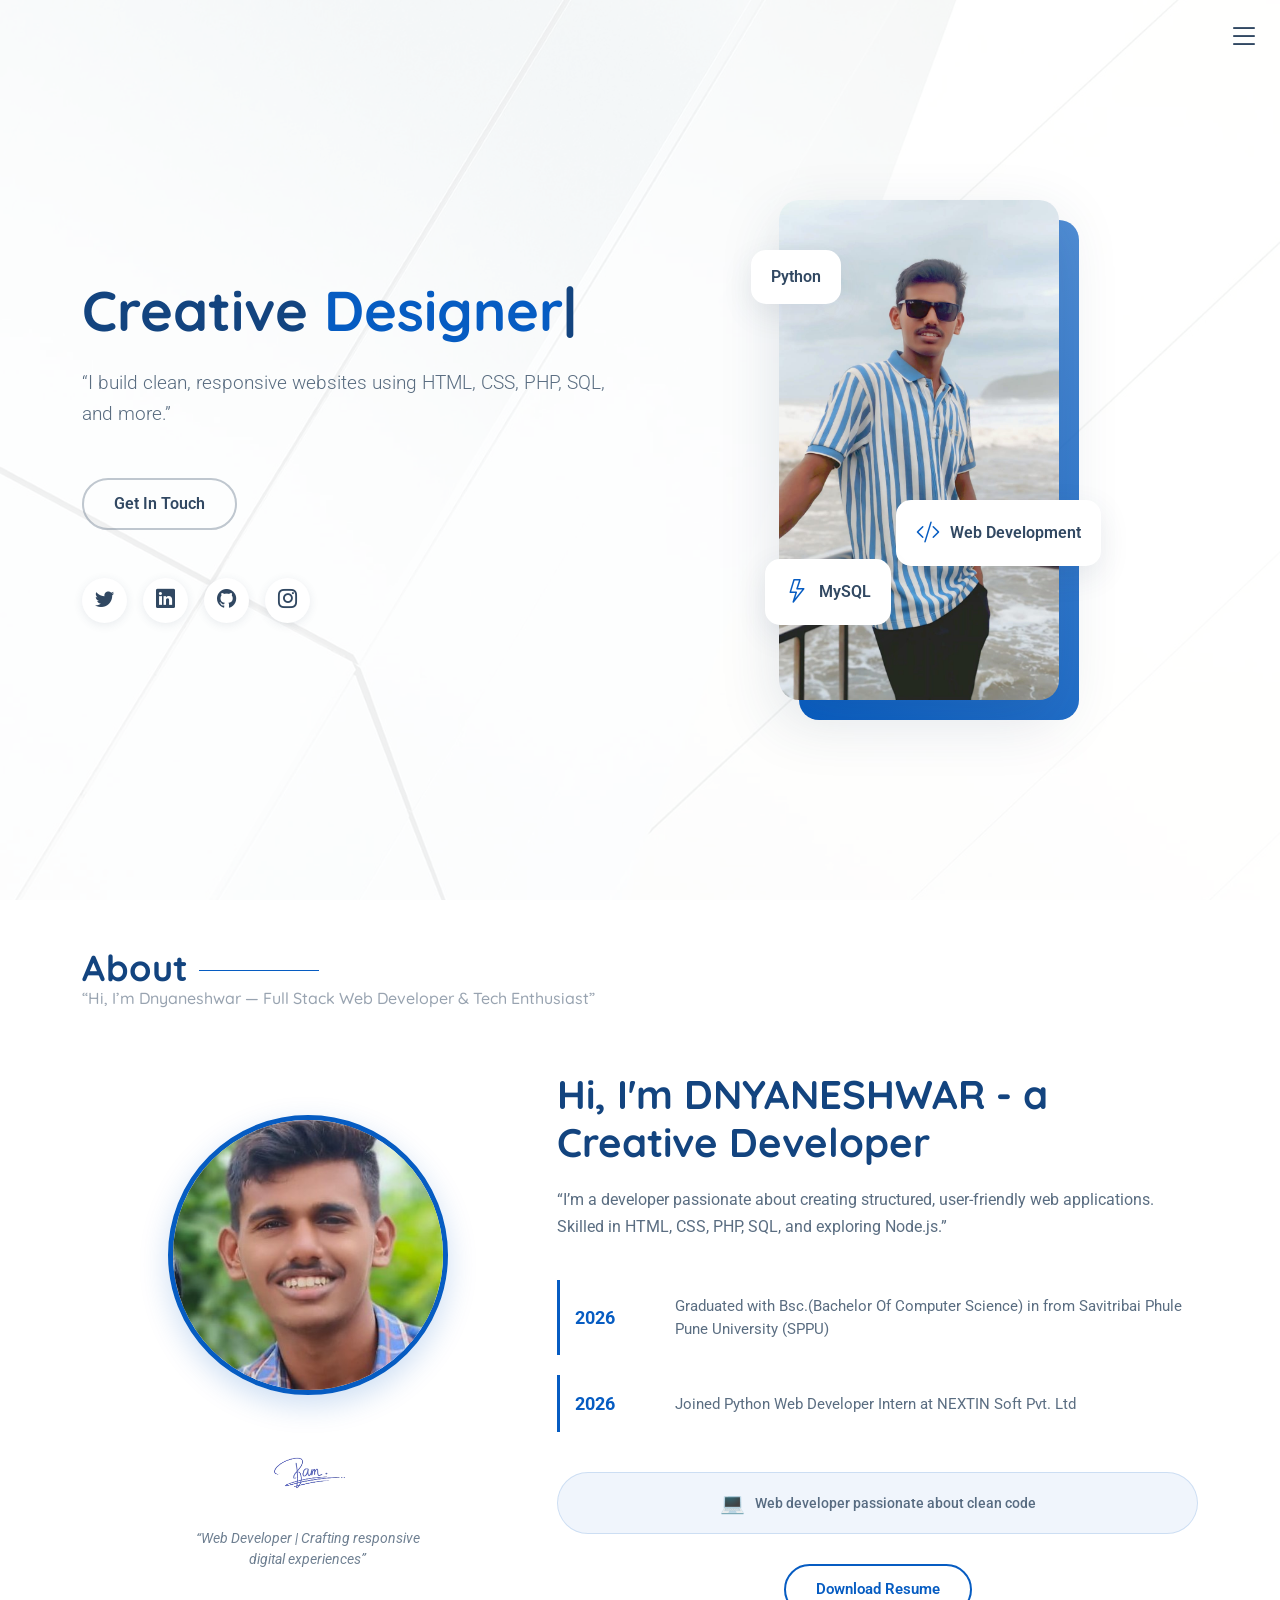
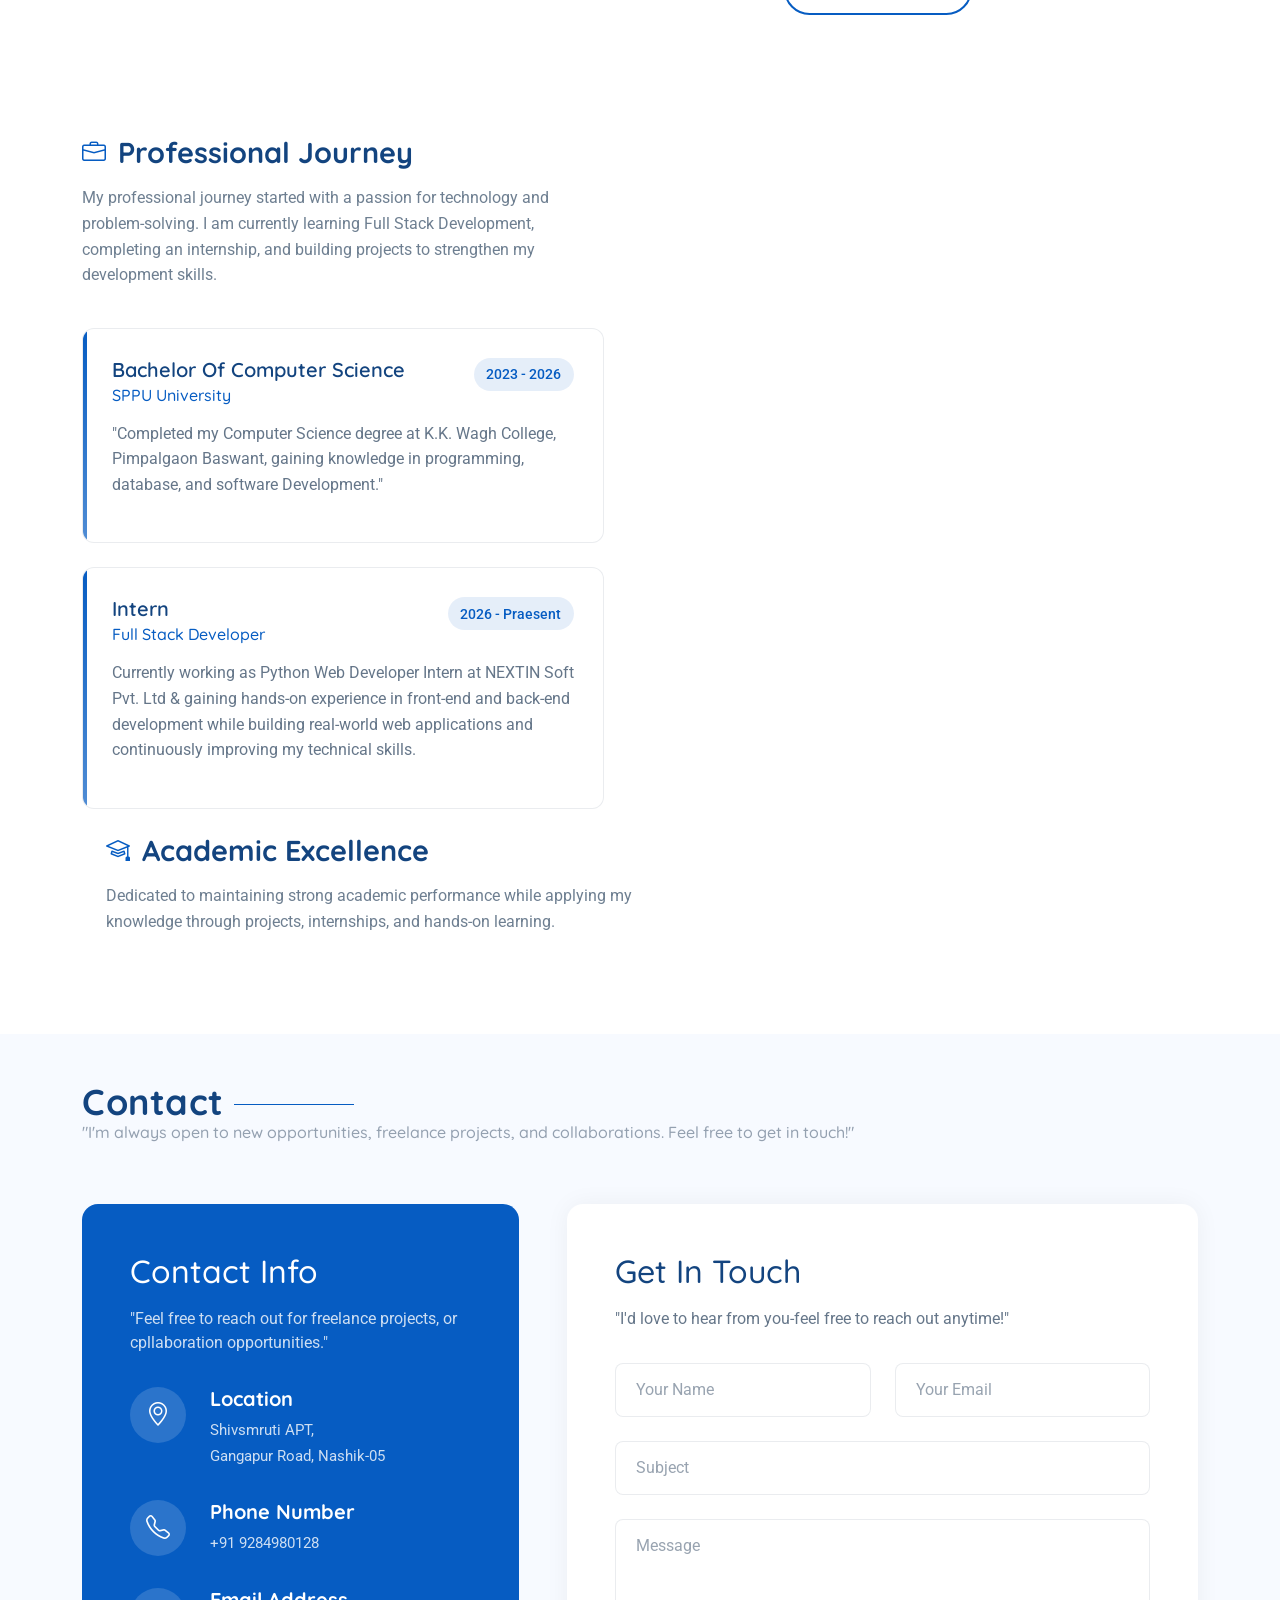
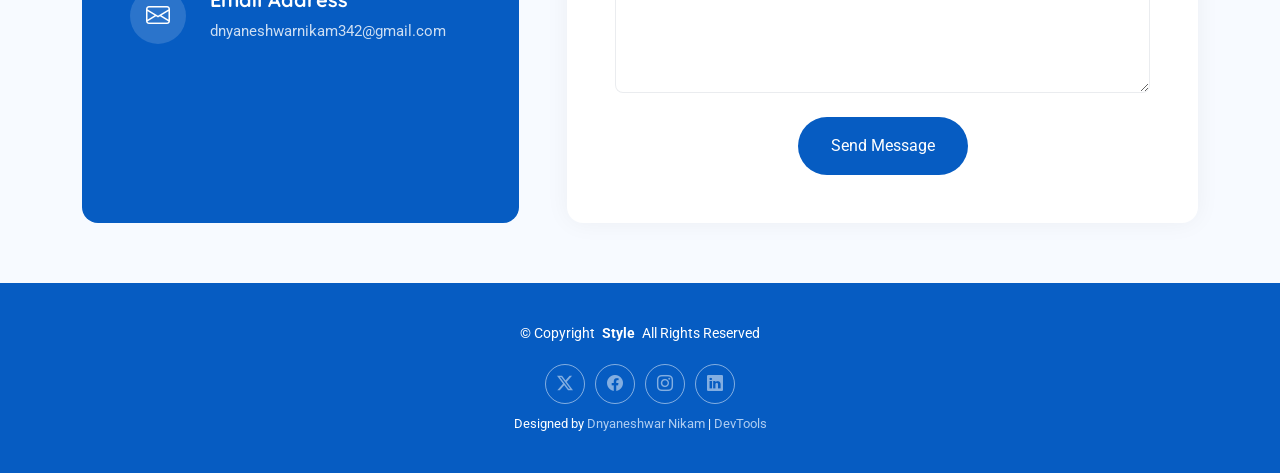
==== commit 3d28390c: "index.html updated" ====
--- a/index.html
+++ b/index.html
@@ -60,22 +60,22 @@
           <h1 class="sitename">Dnyaneshwar Nikam</h1>
         </a>
 
-        <div class="social-links text-center">
+        <!-- <div class="social-links text-center">
           <a href="#" class="twitter"><i class="bi bi-twitter-x"></i></a>
           <a href="#" class="facebook"><i class="bi bi-facebook"></i></a>
           <a href="https://instagram.com/dnyanu_nikam__18/" class="instagram"><i class="bi bi-instagram"></i></a>
           <a href="#" class="google-plus"><i class="bi bi-skype"></i></a>
           <a href="https://www.linkedin.com/in/dnyaneshwarnikam18" class="linkedin"><i class="bi bi-linkedin"></i></a>
-        </div>
+        </div> -->
 
         <ul>
           <li><a href="#hero">Home</a></li>
           <li><a href="#about">About</a></li>
           <li><a href="#resume">Resume</a></li>
-          <li><a href="#portfolio">Portfolio</a></li>
-          <li><a href="#services">Services</a></li>
-          <li class="dropdown"><a href="#"><span>Dropdown</span> <i class="bi bi-chevron-down toggle-dropdown"></i></a>
-            <ul>
+          <!-- <li><a href="#portfolio">Portfolio</a></li> -->
+          <!-- <li><a href="#services">Services</a></li> -->
+          <!-- <li class="dropdown"><a href="#"><span>service</span> <i class="bi bi-chevron-down toggle-dropdown"></i></a> -->
+            <!-- <ul>
               <li><a href="#">Dropdown 1</a></li>
               <li class="dropdown"><a href="#"><span>Deep Dropdown</span> <i class="bi bi-chevron-down toggle-dropdown"></i></a>
                 <ul>
@@ -89,7 +89,7 @@
               <li><a href="#">Dropdown 2</a></li>
               <li><a href="#">Dropdown 3</a></li>
               <li><a href="#">Dropdown 4</a></li>
-            </ul>
+            </ul> -->
           </li>
           <li><a href="#contact">Contact</a></li>
         </ul>
@@ -180,13 +180,13 @@
 
         <div class="row align-items-center">
 
-          <div class="col-lg-5" data-aos="fade-right" data-aos-delay="200">
+          <div class="col-lg-5" data-aos="fade-top" data-aos-delay="200">
             <div class="profile-image-wrapper">
               <div class="profile-image">
                 <img src="assets/img/WhatsApp Image 2026-07-31 at 4.59.57 PM.jpeg" alt="Profile" class="img-fluid">
               </div>
               <div class="signature-section">
-                <img src="assets/img/Copilot_20260731_175813.png" alt="Signature" class="signature">
+                <img src="assets/img/misc/Copilot_20260731_175813.png" alt="Signature" class="signature">
                 <p class="quote">“Web Developer | Crafting responsive digital experiences”</p>
               </div>
             </div>
@@ -244,7 +244,7 @@
                   <span class="text">Web developer passionate about clean code</span>
                 </div>
                 <div class="action-buttons">
-                  <a href="#portfolio" class="btn btn-primary">View My Work</a>
+                  <!-- <a href="#portfolio" class="btn btn-primary">View My Work</a> -->
                   <a href="assets/img/resume.pdf" class="btn btn-outline">Download Resume</a>
                 </div>
               </div>
@@ -606,12 +606,12 @@
     </section><!-- /Resume Section -->
 
     <!-- Services Section -->
-    <section id="services" class="services section">
+    <!-- <section id="services" class="services section"> -->
 
       <!-- Section Title -->
-      <div class="container section-title">
-        <h2>Services</h2>
-        <p>I develop responsive and user-friendly websites, build full-stack web applications, create clean and efficient code, and deliver reliable solutions tailored to client and business needs.including responsive website design, front-end development, back-end development, and continuous learning to deliver high-quality solutions.</p>
+      <!-- <div class="container section-title"> -->
+        <!-- <h2>Services</h2> -->
+        <!-- <p>I develop responsive and user-friendly websites, build full-stack web applications, create clean and efficient code, and deliver reliable solutions tailored to client and business needs.including responsive website design, front-end development, back-end development, and continuous learning to deliver high-quality solutions.</p> -->
       </div><!-- End Section Title -->
 
       <!-- <div class="container" data-aos="fade-up" data-aos-delay="100">
@@ -727,13 +727,13 @@
     </section><!-- /Services Section -->
 
     <!-- Portfolio Section -->
-    <section id="portfolio" class="portfolio section">
+    <!-- <section id="portfolio" class="portfolio section"> -->
 
       <!-- Section Title -->
-      <div class="container section-title">
+      <!-- <div class="container section-title">
         <h2>Portfolio</h2>
-        <p>Building responsive websites and Python-based solutions with a focus on clean, efficient, and user-friendly development.</p>
-      </div><!-- End Section Title -->
+        <p>Building responsive websites and Python-based solutions with a focus on clean, efficient, and user-friendly development.</p> -->
+      <!-- </div> End Section Title -->
 
       <!-- <div class="container-fluid" data-aos="fade-up" data-aos-delay="100">
 
@@ -1251,7 +1251,7 @@
                   <i class="bi bi-geo-alt"></i>
                 </div>
                 <div class="content">
-                  <h4>Our Location</h4>
+                  <h4> Location</h4>
                   <p>Shivsmruti APT,</p>
                   <p>Gangapur Road, Nashik-05</p>
                 </div>
--- a/assets/css/main.css
+++ b/assets/css/main.css
@@ -744,7 +744,7 @@
 
 .hero .image-container {
   position: relative;
-  max-width: 500px;
+  max-width: 280px;
   width: 100%;
 }
 
@@ -753,6 +753,7 @@
   box-shadow: 0 20px 60px color-mix(in srgb, var(--default-color), transparent 85%);
   position: relative;
   z-index: 2;
+  height: 500px;
 }
 
 .hero .image-overlay {
